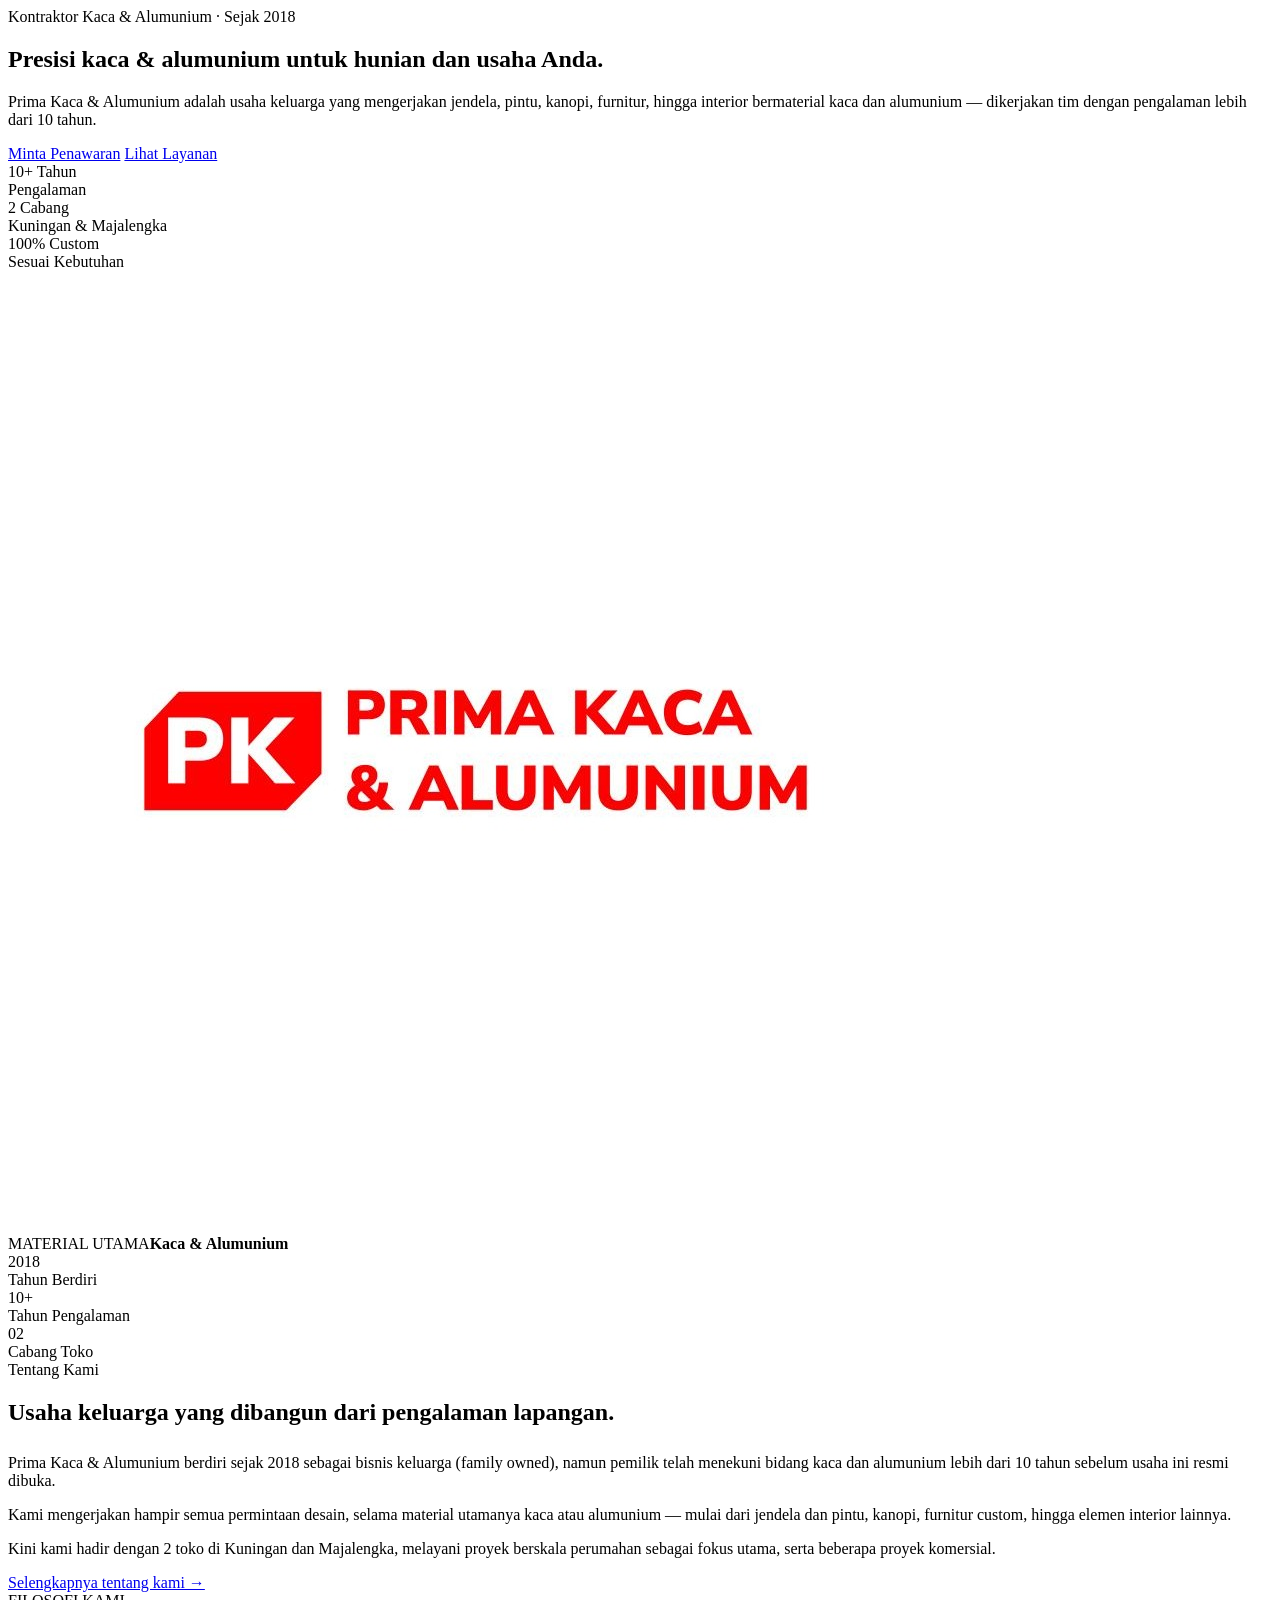
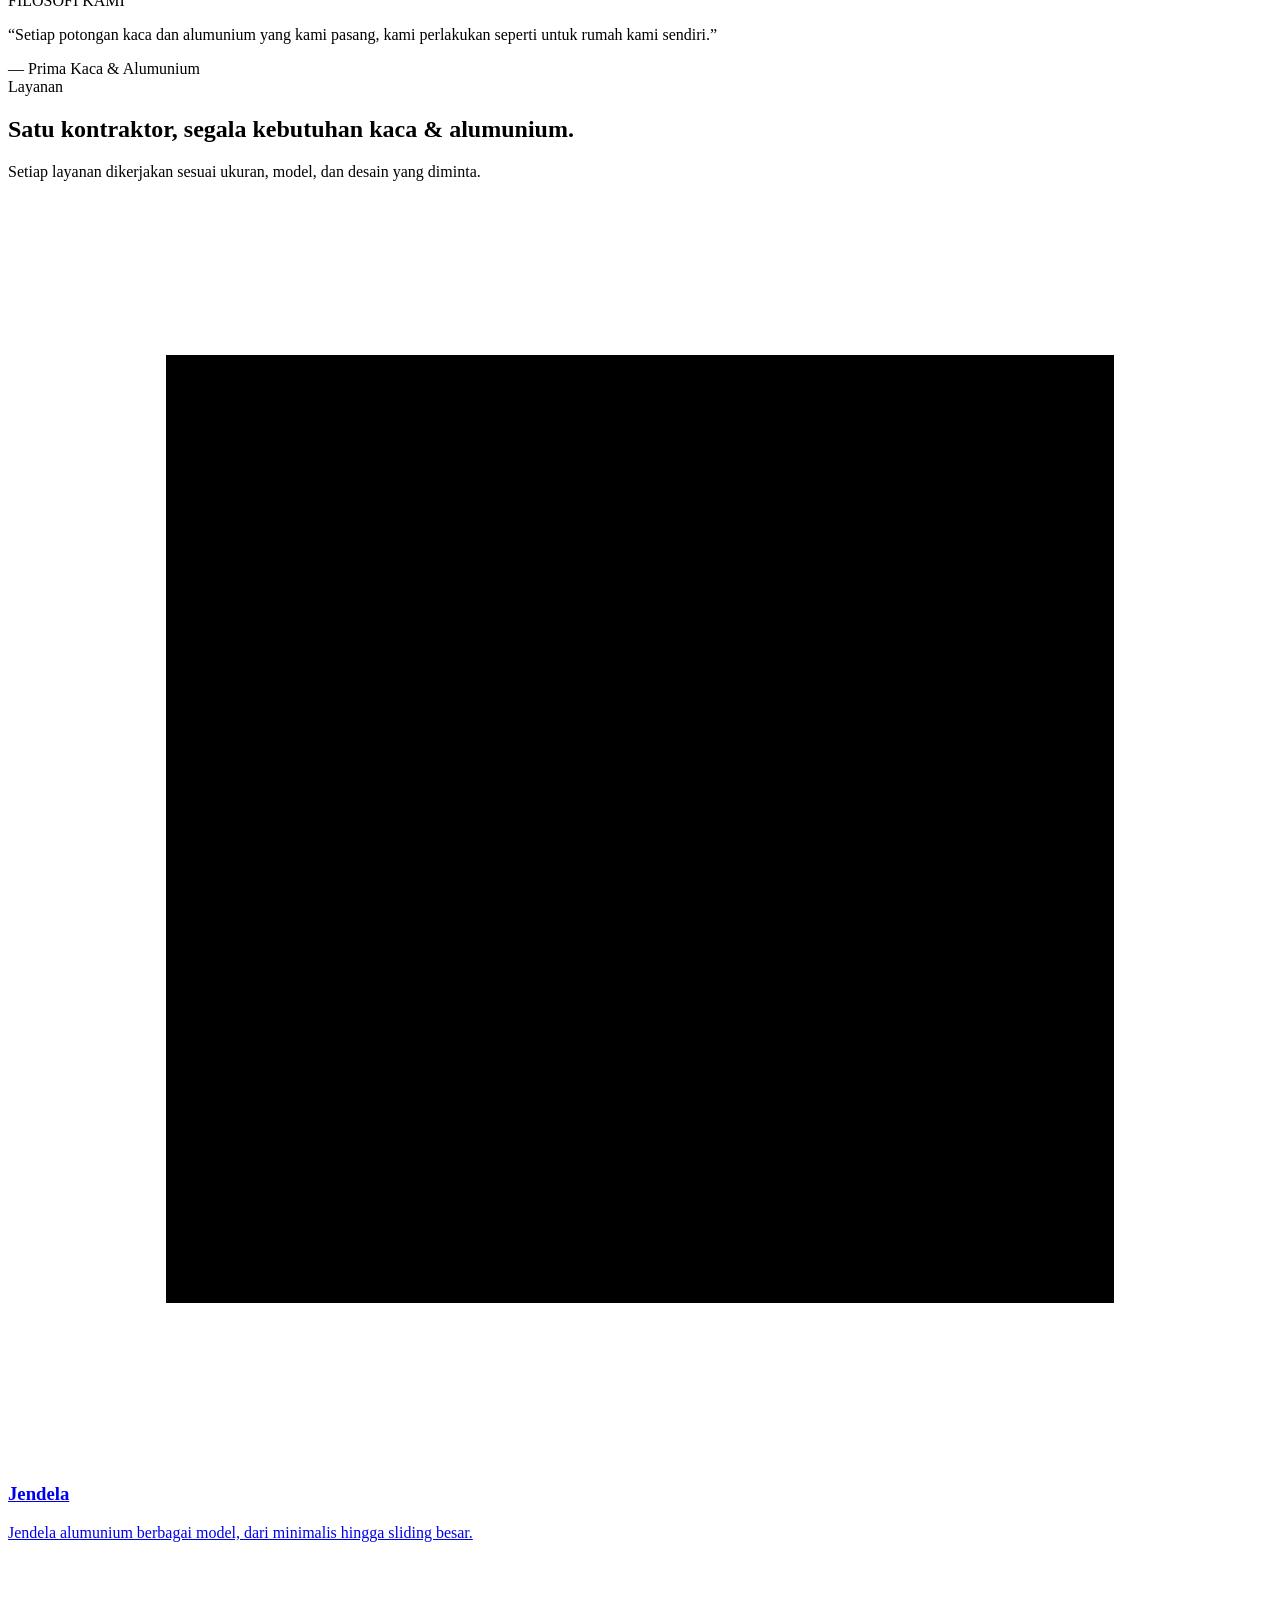
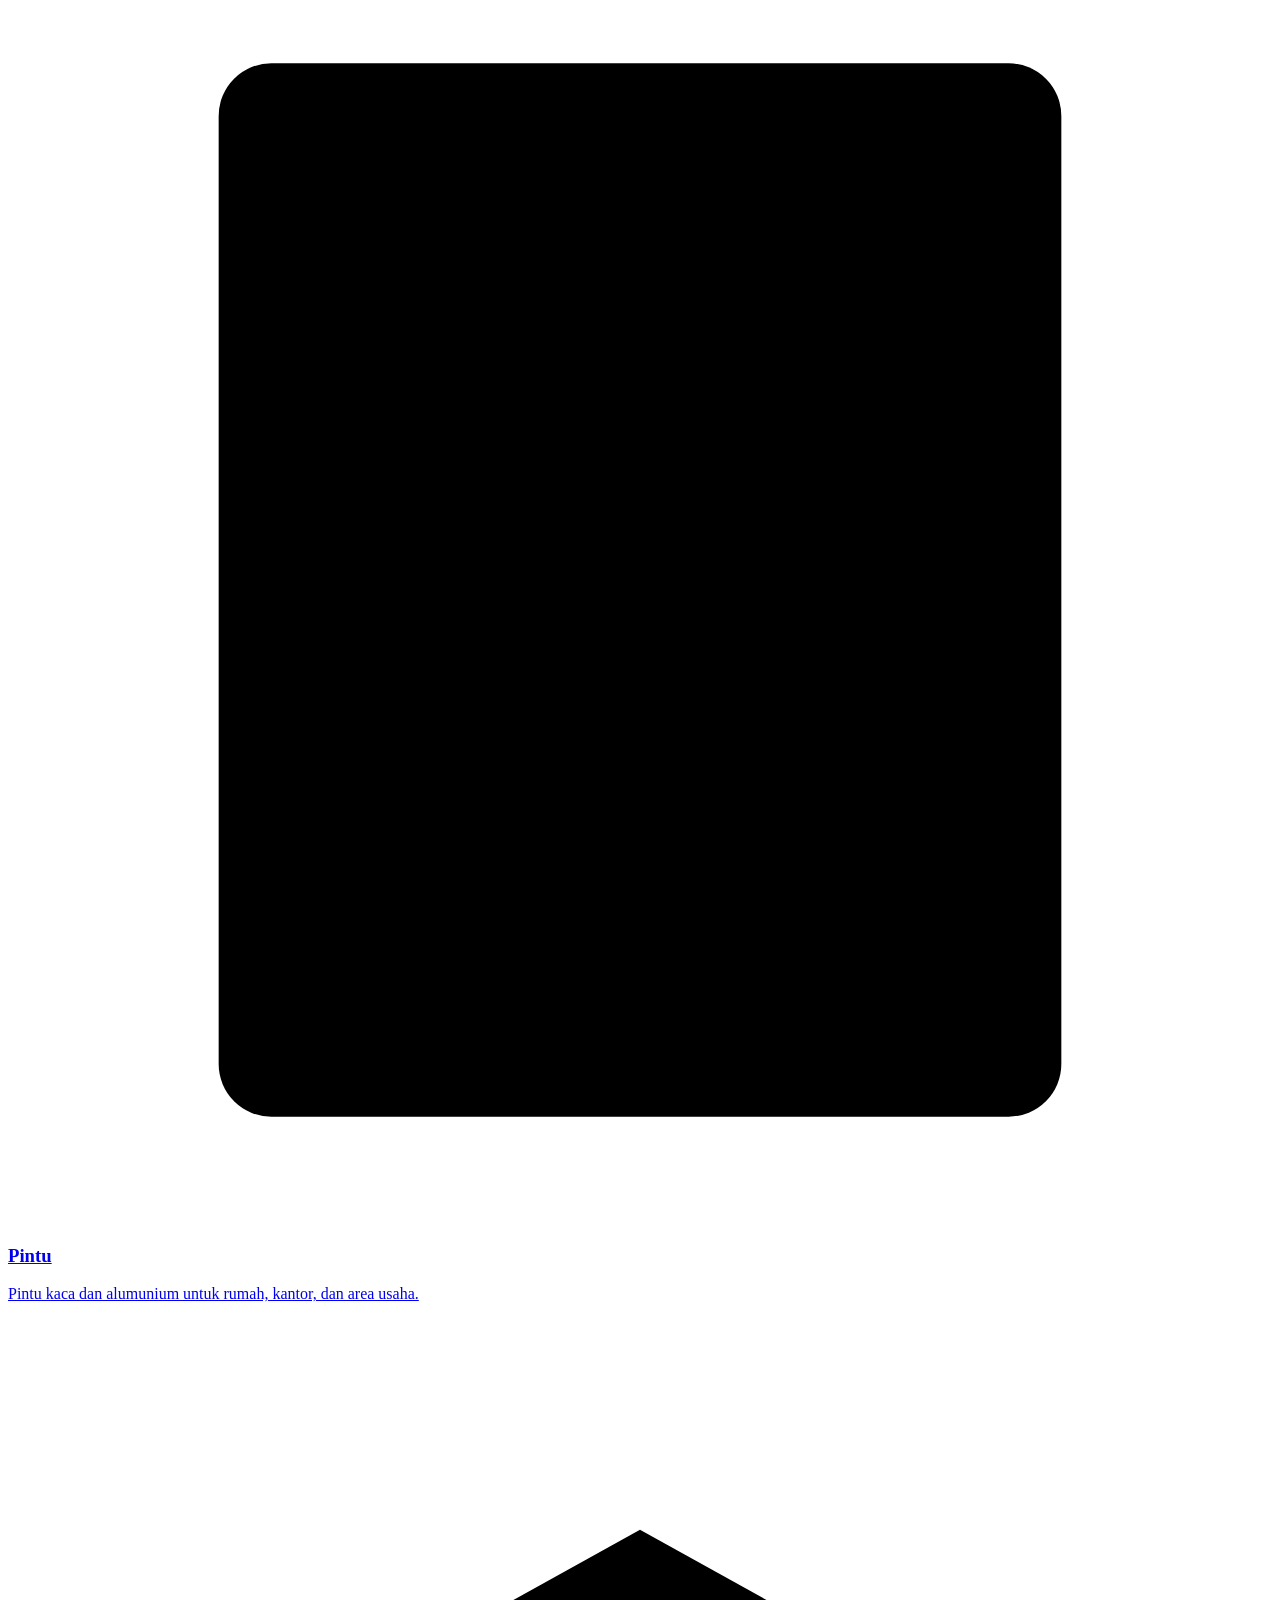
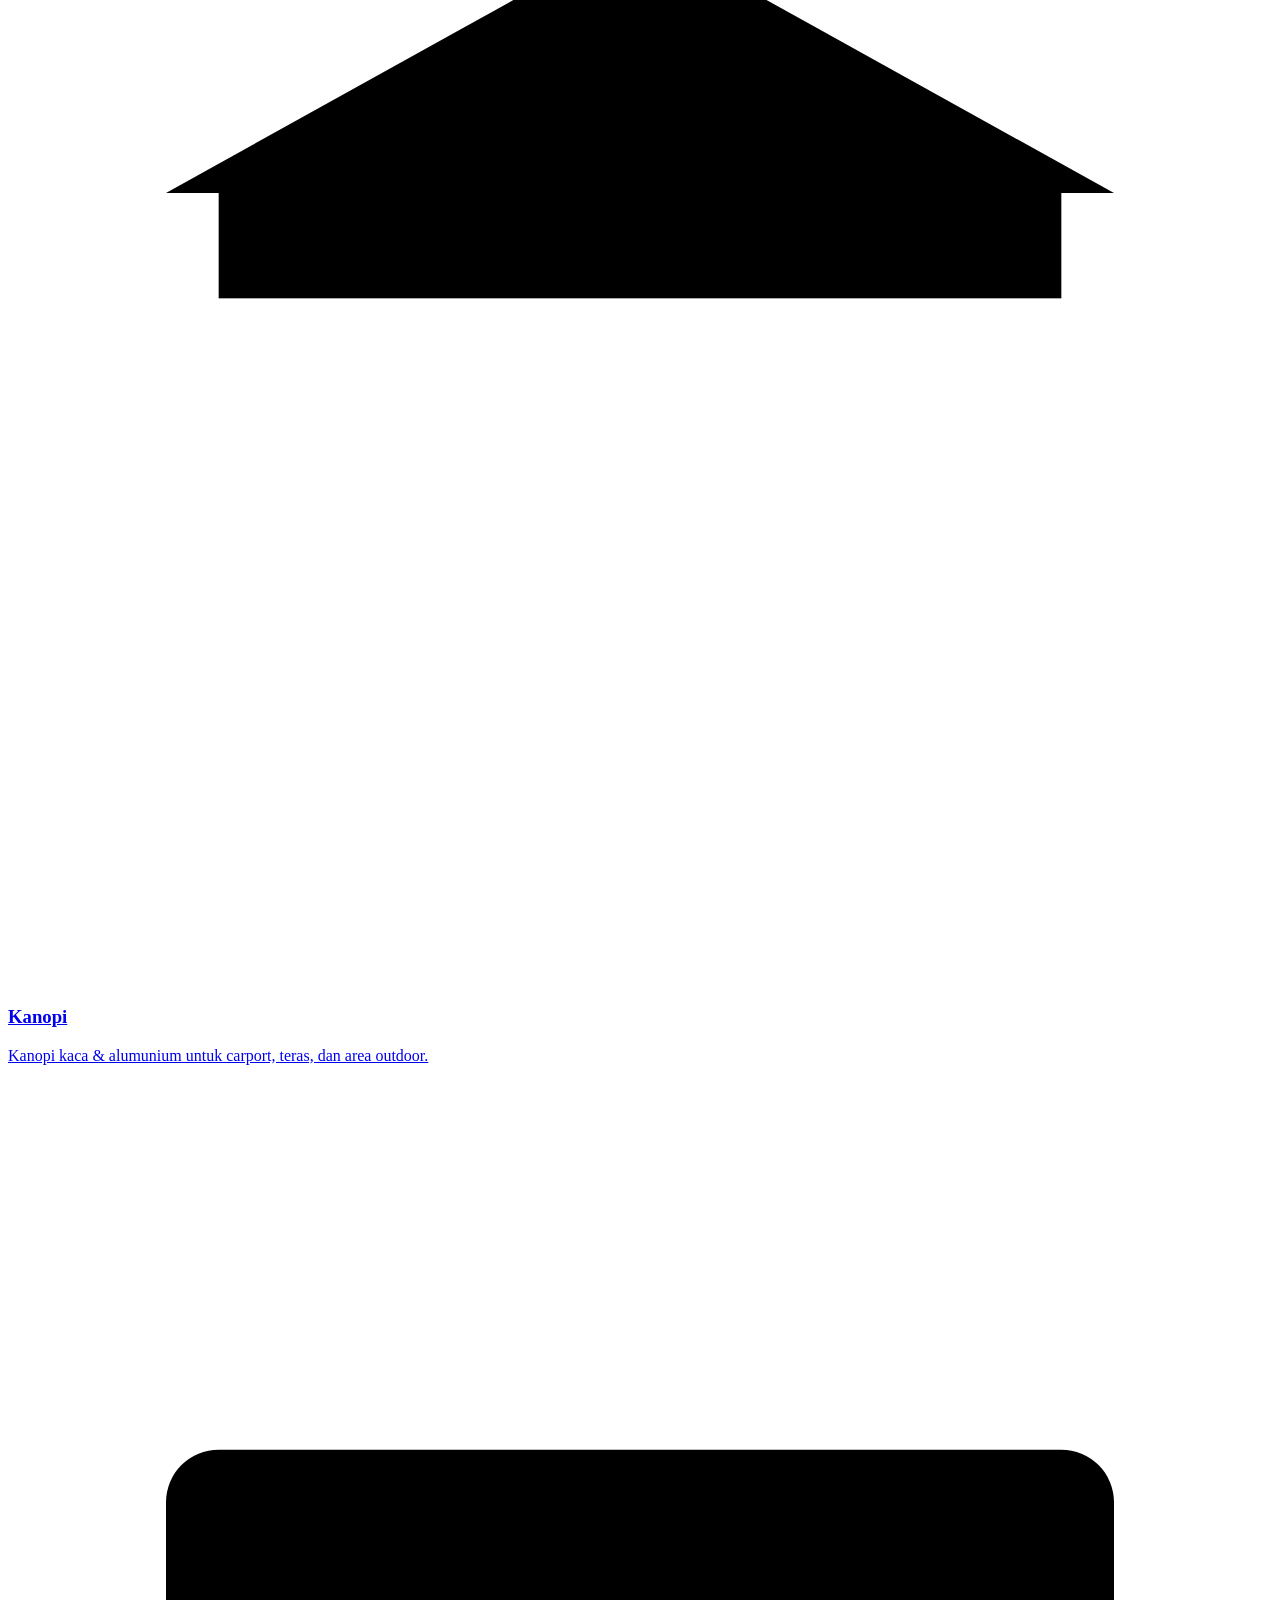
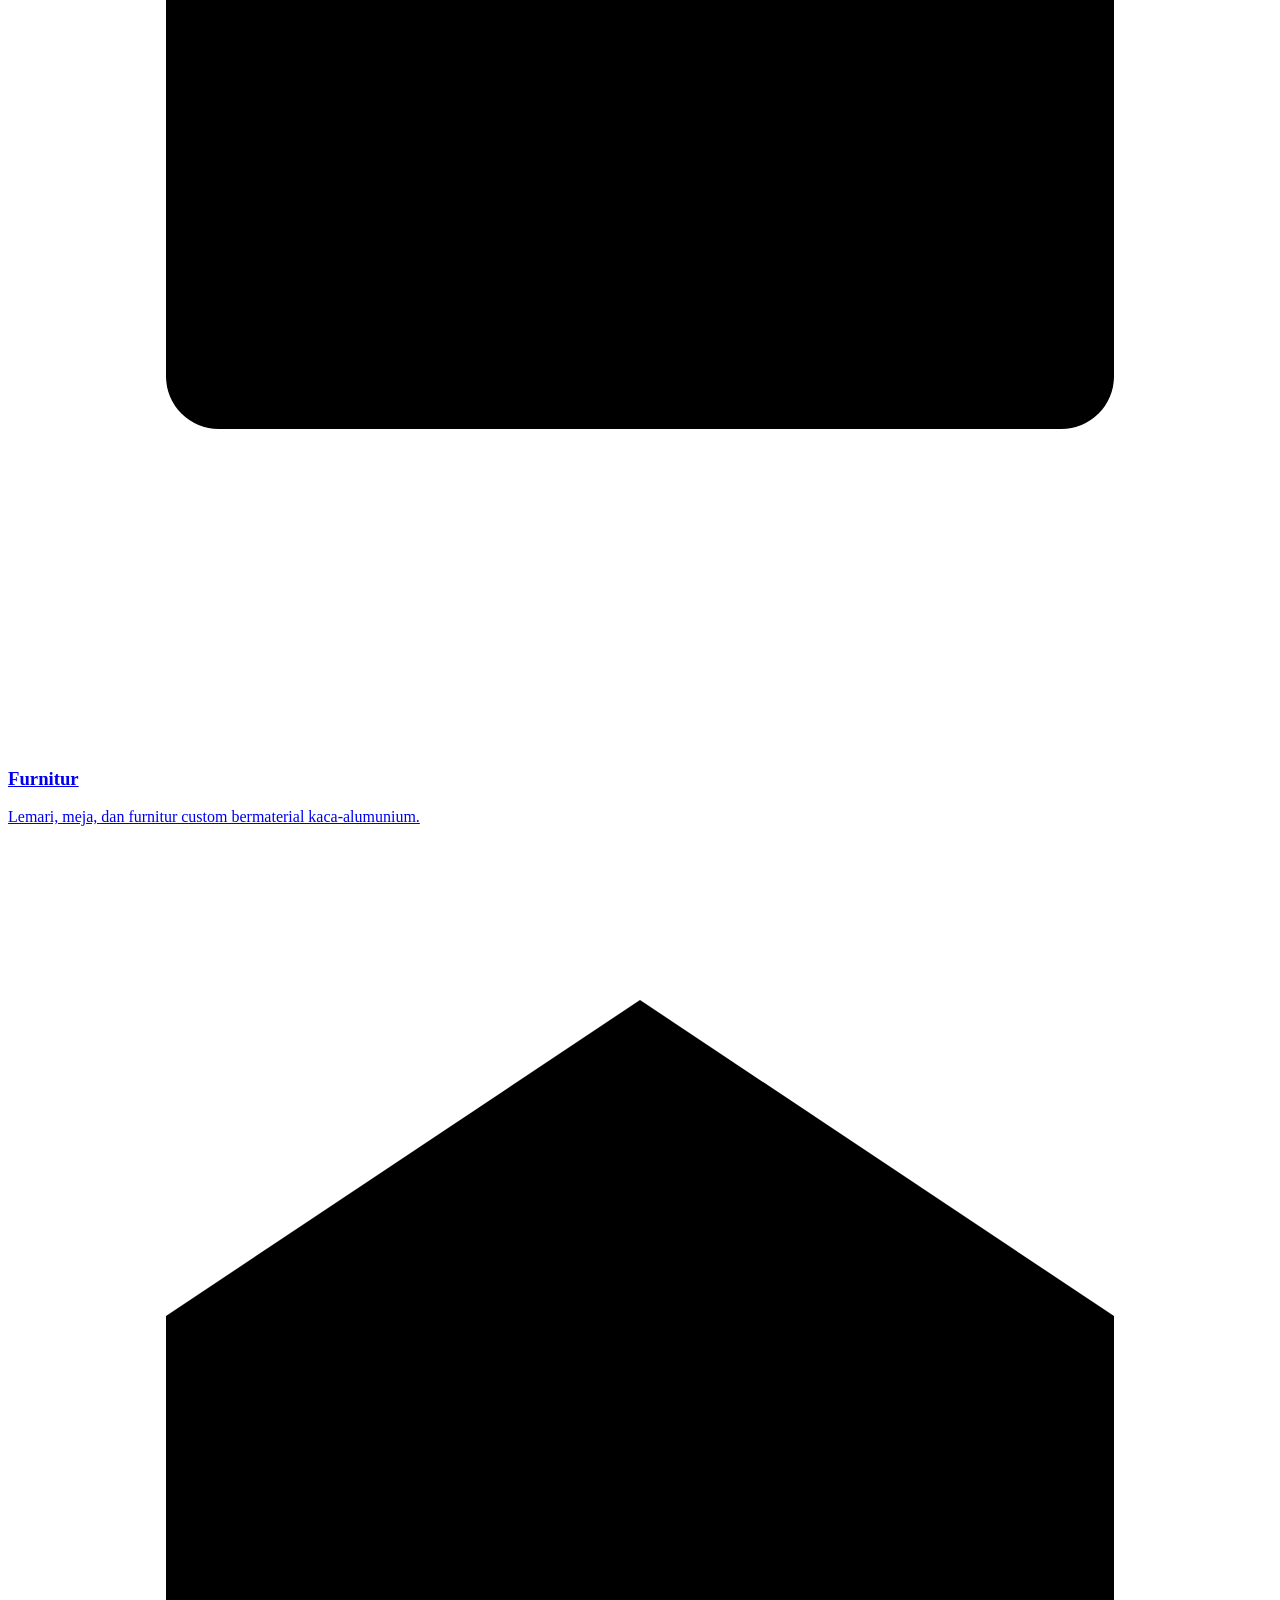
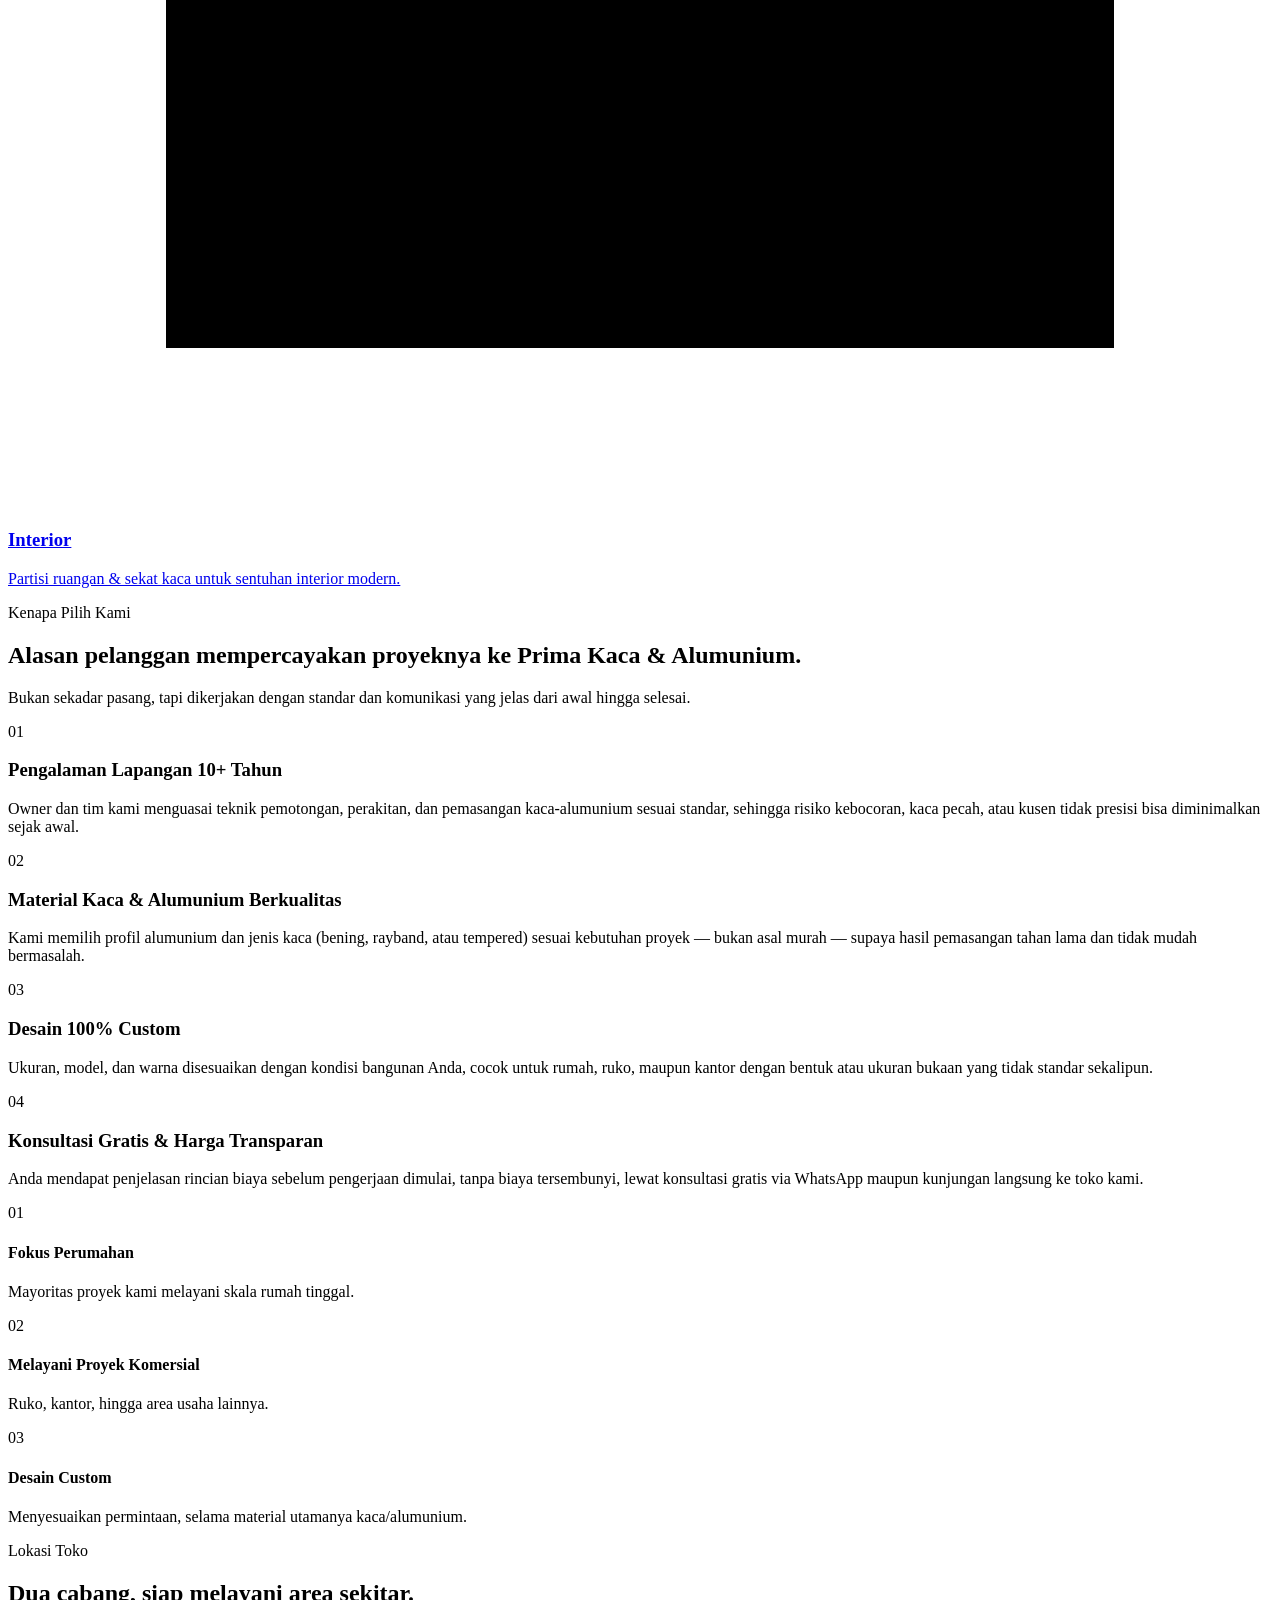
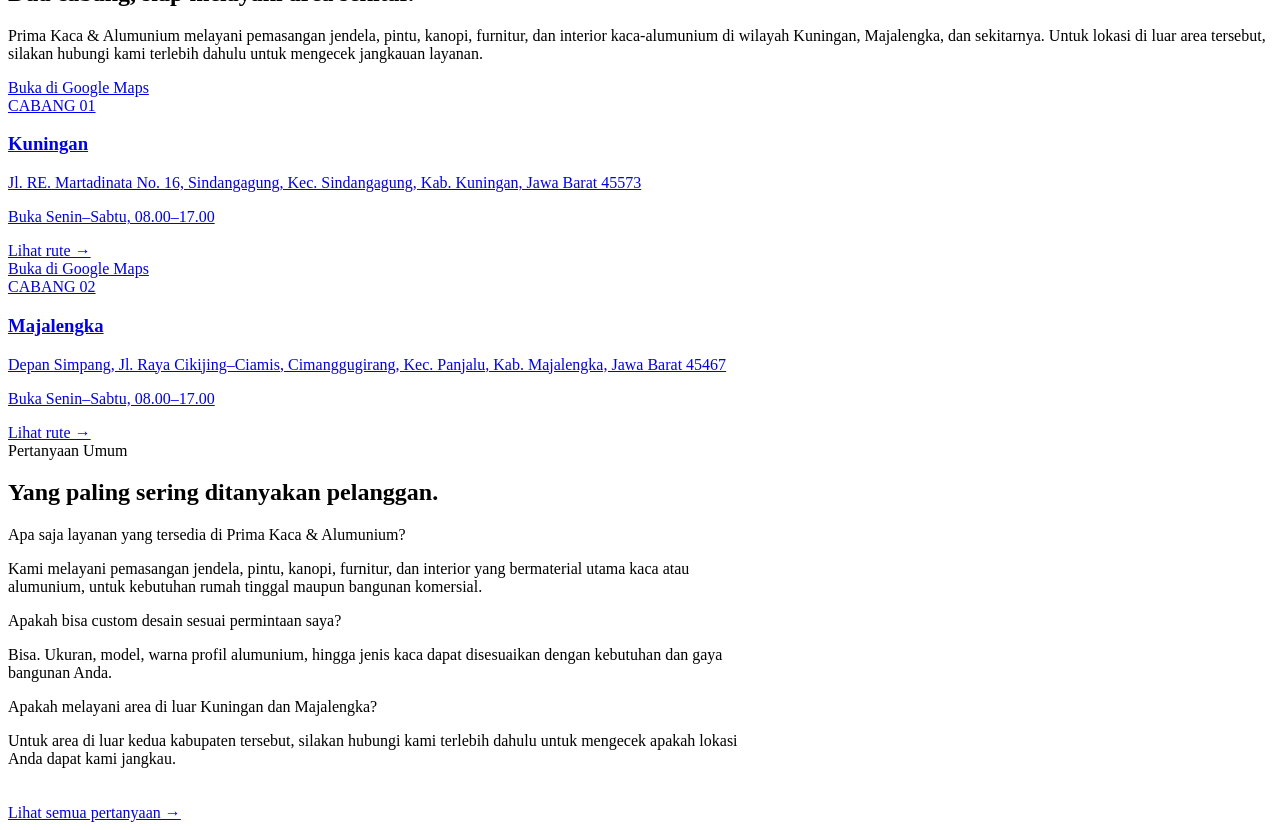
==== index.html @ 97ddc2be "Add files via upload" ====
<!DOCTYPE html>
<html lang="id">
<head>
  <meta charset="UTF-8">
  <meta name="viewport" content="width=device-width, initial-scale=1.0">
  <title>Prima Kaca & Alumunium — Kontraktor Kaca & Alumunium Terpercaya</title>
  <meta name="description" content="Prima Kaca & Alumunium: kontraktor kaca & alumunium sejak 2018 di Kuningan & Majalengka. Jasa jendela, pintu, kanopi, furnitur & interior custom.">
  <link rel="canonical" href="index.html">
  <link rel="preconnect" href="https://fonts.googleapis.com">
  <link href="https://fonts.googleapis.com/css2?family=Oswald:wght@500;600;700&family=Work+Sans:wght@400;500;600&family=IBM+Plex+Mono:wght@500;600&display=swap" rel="stylesheet">
  <link rel="stylesheet" href="styles.css">
  <!-- Data terstruktur (Schema.org) supaya Google mengenali profil bisnis & social link -->
  <script type="application/ld+json">
  {
    "@context": "https://schema.org",
    "@type": "HomeAndConstructionBusiness",
    "name": "Prima Kaca & Alumunium",
    "description": "Kontraktor kaca & alumunium untuk jendela, pintu, kanopi, furnitur, dan interior.",
    "image": "logo.jpg",
    "telephone": "+6282311114682",
    "sameAs": [
      "https://www.facebook.com/p/Prima-Kaca-Alumunium-Kuningan-100066578571090/",
      "https://www.instagram.com/arijuniar_primakaca/"
    ],
    "foundingDate": "2018"
  }
  </script>
</head>
<body>
<div id="header-placeholder"></div>

  <!-- ============ HERO ============ -->
  <section class="hero">
    <div class="wrap hero-grid">
      <div>
        <div class="eyebrow mono">Kontraktor Kaca &amp; Alumunium · Sejak 2018</div>
        <h1>Presisi kaca &amp; alumunium untuk <span>hunian dan usaha Anda.</span></h1>
        <p class="lead">Prima Kaca &amp; Alumunium adalah usaha keluarga yang mengerjakan jendela, pintu, kanopi, furnitur, hingga interior bermaterial kaca dan alumunium — dikerjakan tim dengan pengalaman lebih dari 10 tahun.</p>
        <div class="hero-actions">
          <a href="https://wa.me/6282311114682?text=Halo%20Prima%20Kaca%20%26%20Alumunium%2C%20saya%20ingin%20minta%20penawaran%20harga." class="btn btn-primary cut" target="_blank" rel="noopener noreferrer">Minta Penawaran</a>
          <a href="#layanan" class="btn btn-outline cut">Lihat Layanan</a>
        </div>
        <div class="hero-trust">
          <div><span class="mono">10+ Tahun</span><br>Pengalaman</div>
          <div><span class="mono">2 Cabang</span><br>Kuningan &amp; Majalengka</div>
          <div><span class="mono">100% Custom</span><br>Sesuai Kebutuhan</div>
        </div>
      </div>

      <!-- Komposisi visual panel kaca/alumunium bertumpuk, elemen khas brand -->
      <div class="hero-visual">
        <div class="panel panel-alu cut"></div>
        <div class="panel panel-glass cut"></div>
        <div class="panel panel-red cut-sm">
          <img src="logo.jpg" alt="">
        </div>
        <div class="panel-tag mono">MATERIAL UTAMA<b>Kaca &amp; Alumunium</b></div>
      </div>
    </div>
  </section>

  <!-- ============ STATS BAND ============ -->
  <div class="stats-band">
    <div class="wrap stats">
      <div class="stat"><div class="stat-num mono">2018</div><div class="stat-label">Tahun Berdiri</div></div>
      <div class="stat"><div class="stat-num mono">10+</div><div class="stat-label">Tahun Pengalaman</div></div>
      <div class="stat"><div class="stat-num mono">02</div><div class="stat-label">Cabang Toko</div></div>
    </div>
  </div>

  <!-- ============ TENTANG KAMI (ringkas) ============ -->
  <section class="section" id="tentang">
    <div class="wrap about-grid">
      <div>
        <div class="sec-head" style="margin-bottom:28px;">
          <div class="sec-eyebrow mono">Tentang Kami</div>
          <h2>Usaha keluarga yang dibangun dari pengalaman lapangan.</h2>
        </div>
        <p>Prima Kaca &amp; Alumunium berdiri sejak 2018 sebagai bisnis keluarga (family owned), namun pemilik telah menekuni bidang kaca dan alumunium lebih dari 10 tahun sebelum usaha ini resmi dibuka.</p>
        <p>Kami mengerjakan hampir semua permintaan desain, selama material utamanya kaca atau alumunium — mulai dari jendela dan pintu, kanopi, furnitur custom, hingga elemen interior lainnya.</p>
        <p>Kini kami hadir dengan 2 toko di Kuningan dan Majalengka, melayani proyek berskala perumahan sebagai fokus utama, serta beberapa proyek komersial.</p>
        <a href="tentang.html" class="loc-link mono">Selengkapnya tentang kami &rarr;</a>
      </div>
      <div class="about-callout cut">
        <span class="mono">FILOSOFI KAMI</span>
        <p>&ldquo;Setiap potongan kaca dan alumunium yang kami pasang, kami perlakukan seperti untuk rumah kami sendiri.&rdquo;</p>
        <div class="sign">— Prima Kaca &amp; Alumunium</div>
      </div>
    </div>
  </section>

  <!-- ============ LAYANAN ============ -->
  <section class="services" id="layanan">
    <div class="wrap section">
      <div class="sec-head">
        <div class="sec-eyebrow mono">Layanan</div>
        <h2>Satu kontraktor, segala kebutuhan kaca &amp; alumunium.</h2>
        <p>Setiap layanan dikerjakan sesuai ukuran, model, dan desain yang diminta.</p>
      </div>
      <div class="service-grid">
        <a class="service-card cut-sm" href="layanan-jendela.html">
          <div class="service-icon"><svg viewBox="0 0 24 24"><rect x="3" y="3" width="18" height="18"/><line x1="12" y1="3" x2="12" y2="21"/><line x1="3" y1="12" x2="21" y2="12"/></svg></div>
          <h3>Jendela</h3>
          <p>Jendela alumunium berbagai model, dari minimalis hingga sliding besar.</p>
        </a>
        <a class="service-card cut-sm" href="layanan-pintu.html">
          <div class="service-icon"><svg viewBox="0 0 24 24"><rect x="4" y="2" width="16" height="20" rx="1"/><circle cx="15" cy="12" r="0.8"/></svg></div>
          <h3>Pintu</h3>
          <p>Pintu kaca dan alumunium untuk rumah, kantor, dan area usaha.</p>
        </a>
        <a class="service-card cut-sm" href="layanan-kanopi.html">
          <div class="service-icon"><svg viewBox="0 0 24 24"><path d="M3 9L12 4l9 5"/><rect x="4" y="9" width="16" height="2"/><line x1="7" y1="11" x2="7" y2="20"/><line x1="17" y1="11" x2="17" y2="20"/></svg></div>
          <h3>Kanopi</h3>
          <p>Kanopi kaca &amp; alumunium untuk carport, teras, dan area outdoor.</p>
        </a>
        <a class="service-card cut-sm" href="layanan-furnitur-interior.html">
          <div class="service-icon"><svg viewBox="0 0 24 24"><rect x="3" y="7" width="18" height="11" rx="1"/><line x1="3" y1="12" x2="21" y2="12"/><line x1="8" y1="7" x2="8" y2="18"/></svg></div>
          <h3>Furnitur</h3>
          <p>Lemari, meja, dan furnitur custom bermaterial kaca-alumunium.</p>
        </a>
        <a class="service-card cut-sm" href="layanan-furnitur-interior.html">
          <div class="service-icon"><svg viewBox="0 0 24 24"><path d="M3 21V9l9-6 9 6v12"/><path d="M9 21V13h6v8"/></svg></div>
          <h3>Interior</h3>
          <p>Partisi ruangan &amp; sekat kaca untuk sentuhan interior modern.</p>
        </a>
      </div>
    </div>
  </section>

  <!-- ============ KENAPA PILIH KAMI ============ -->
  <section class="section" style="padding-top:0;">
    <div class="wrap">
      <div class="sec-head">
        <div class="sec-eyebrow mono">Kenapa Pilih Kami</div>
        <h2>Alasan pelanggan mempercayakan proyeknya ke Prima Kaca &amp; Alumunium.</h2>
        <p>Bukan sekadar pasang, tapi dikerjakan dengan standar dan komunikasi yang jelas dari awal hingga selesai.</p>
      </div>
      <div class="w1h-grid">
        <div class="w1h-card cut-sm">
          <span class="w1h-label mono">01</span>
          <h3>Pengalaman Lapangan 10+ Tahun</h3>
          <p>Owner dan tim kami menguasai teknik pemotongan, perakitan, dan pemasangan kaca-alumunium sesuai standar, sehingga risiko kebocoran, kaca pecah, atau kusen tidak presisi bisa diminimalkan sejak awal.</p>
        </div>
        <div class="w1h-card cut-sm">
          <span class="w1h-label mono">02</span>
          <h3>Material Kaca &amp; Alumunium Berkualitas</h3>
          <p>Kami memilih profil alumunium dan jenis kaca (bening, rayband, atau tempered) sesuai kebutuhan proyek — bukan asal murah — supaya hasil pemasangan tahan lama dan tidak mudah bermasalah.</p>
        </div>
        <div class="w1h-card cut-sm">
          <span class="w1h-label mono">03</span>
          <h3>Desain 100% Custom</h3>
          <p>Ukuran, model, dan warna disesuaikan dengan kondisi bangunan Anda, cocok untuk rumah, ruko, maupun kantor dengan bentuk atau ukuran bukaan yang tidak standar sekalipun.</p>
        </div>
        <div class="w1h-card cut-sm">
          <span class="w1h-label mono">04</span>
          <h3>Konsultasi Gratis &amp; Harga Transparan</h3>
          <p>Anda mendapat penjelasan rincian biaya sebelum pengerjaan dimulai, tanpa biaya tersembunyi, lewat konsultasi gratis via WhatsApp maupun kunjungan langsung ke toko kami.</p>
        </div>
      </div>
    </div>
  </section>

  <!-- ============ SEGMEN PASAR ============ -->
  <section class="section market-section">
    <div class="wrap market">
      <div class="market-item">
        <div class="market-num mono">01</div>
        <div class="market-text">
          <h4>Fokus Perumahan</h4>
          <p>Mayoritas proyek kami melayani skala rumah tinggal.</p>
        </div>
      </div>
      <div class="market-div"></div>
      <div class="market-item">
        <div class="market-num mono">02</div>
        <div class="market-text">
          <h4>Melayani Proyek Komersial</h4>
          <p>Ruko, kantor, hingga area usaha lainnya.</p>
        </div>
      </div>
      <div class="market-div"></div>
      <div class="market-item">
        <div class="market-num mono">03</div>
        <div class="market-text">
          <h4>Desain Custom</h4>
          <p>Menyesuaikan permintaan, selama material utamanya kaca/alumunium.</p>
        </div>
      </div>
    </div>
  </section>

  <!-- ============ LOKASI ============ -->
  <section class="section loc-section" id="lokasi">
    <div class="wrap">
      <div class="sec-head">
        <div class="sec-eyebrow mono">Lokasi Toko</div>
        <h2>Dua cabang, siap melayani area sekitar.</h2>
        <p>Prima Kaca &amp; Alumunium melayani pemasangan jendela, pintu, kanopi, furnitur, dan interior kaca-alumunium di wilayah Kuningan, Majalengka, dan sekitarnya. Untuk lokasi di luar area tersebut, silakan hubungi kami terlebih dahulu untuk mengecek jangkauan layanan.</p>
      </div>
      <div class="loc-grid">
        <!-- Seluruh kartu jadi link ke Google Maps, dibuka di tab baru -->
        <a class="loc-card cut" href="https://maps.app.goo.gl/Yko8QU3D6EzZh3hf6" target="_blank" rel="noopener noreferrer">
          <div class="loc-map">
            <span class="loc-map-label mono">Buka di Google Maps</span>
          </div>
          <div class="loc-body">
            <span class="mono">CABANG 01</span>
            <h3>Kuningan</h3>
            <p>Jl. RE. Martadinata No. 16, Sindangagung, Kec. Sindangagung, Kab. Kuningan, Jawa Barat 45573</p>
            <p>Buka Senin–Sabtu, 08.00–17.00</p>
            <span class="loc-link mono">Lihat rute &rarr;</span>
          </div>
        </a>
        <a class="loc-card cut" href="https://maps.app.goo.gl/7x1ctTKZk57NxCUw6" target="_blank" rel="noopener noreferrer">
          <div class="loc-map">
            <span class="loc-map-label mono">Buka di Google Maps</span>
          </div>
          <div class="loc-body">
            <span class="mono">CABANG 02</span>
            <h3>Majalengka</h3>
            <p>Depan Simpang, Jl. Raya Cikijing–Ciamis, Cimanggugirang, Kec. Panjalu, Kab. Majalengka, Jawa Barat 45467</p>
            <p>Buka Senin–Sabtu, 08.00–17.00</p>
            <span class="loc-link mono">Lihat rute &rarr;</span>
          </div>
        </a>
      </div>
    </div>
  </section>

  <!-- ============ MINI FAQ ============ -->
  <section class="section" style="padding-top:0;">
    <div class="wrap">
      <div class="sec-head">
        <div class="sec-eyebrow mono">Pertanyaan Umum</div>
        <h2>Yang paling sering ditanyakan pelanggan.</h2>
      </div>
      <div class="faq-list" style="max-width:760px;">
        <div class="faq-item is-open">
          <div class="faq-question" style="cursor:default;">
            <span>Apa saja layanan yang tersedia di Prima Kaca &amp; Alumunium?</span>
          </div>
          <div class="faq-answer" style="max-height:none;">
            <p>Kami melayani pemasangan jendela, pintu, kanopi, furnitur, dan interior yang bermaterial utama kaca atau alumunium, untuk kebutuhan rumah tinggal maupun bangunan komersial.</p>
          </div>
        </div>
        <div class="faq-item is-open">
          <div class="faq-question" style="cursor:default;">
            <span>Apakah bisa custom desain sesuai permintaan saya?</span>
          </div>
          <div class="faq-answer" style="max-height:none;">
            <p>Bisa. Ukuran, model, warna profil alumunium, hingga jenis kaca dapat disesuaikan dengan kebutuhan dan gaya bangunan Anda.</p>
          </div>
        </div>
        <div class="faq-item is-open">
          <div class="faq-question" style="cursor:default;">
            <span>Apakah melayani area di luar Kuningan dan Majalengka?</span>
          </div>
          <div class="faq-answer" style="max-height:none;">
            <p>Untuk area di luar kedua kabupaten tersebut, silakan hubungi kami terlebih dahulu untuk mengecek apakah lokasi Anda dapat kami jangkau.</p>
          </div>
        </div>
      </div>
      <a href="faq.html" class="loc-link mono" style="display:inline-block; margin-top:20px;">Lihat semua pertanyaan &rarr;</a>
    </div>
  </section>

<div id="footer-placeholder"></div>
<script src="js/header.js"></script>
<script src="js/footer.js"></script>
<script src="js/script.js"></script>
</body>
</html>
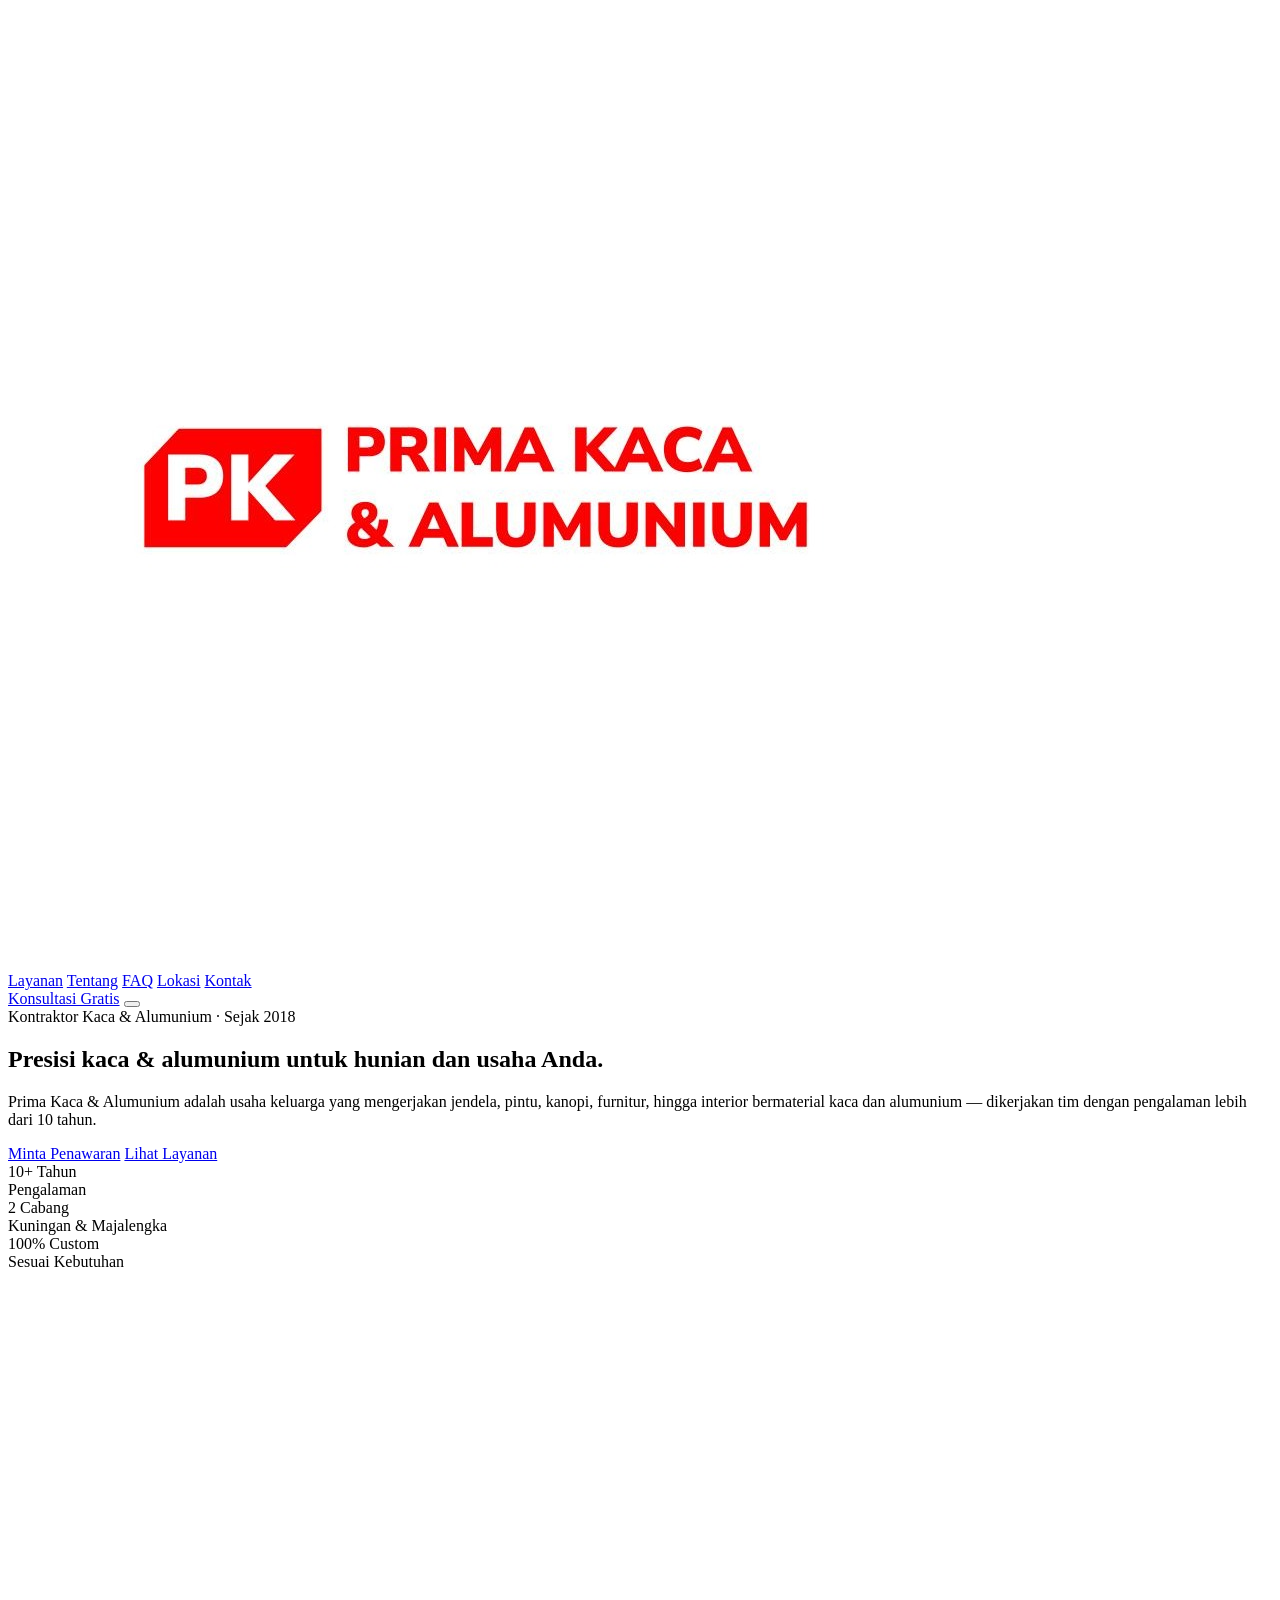
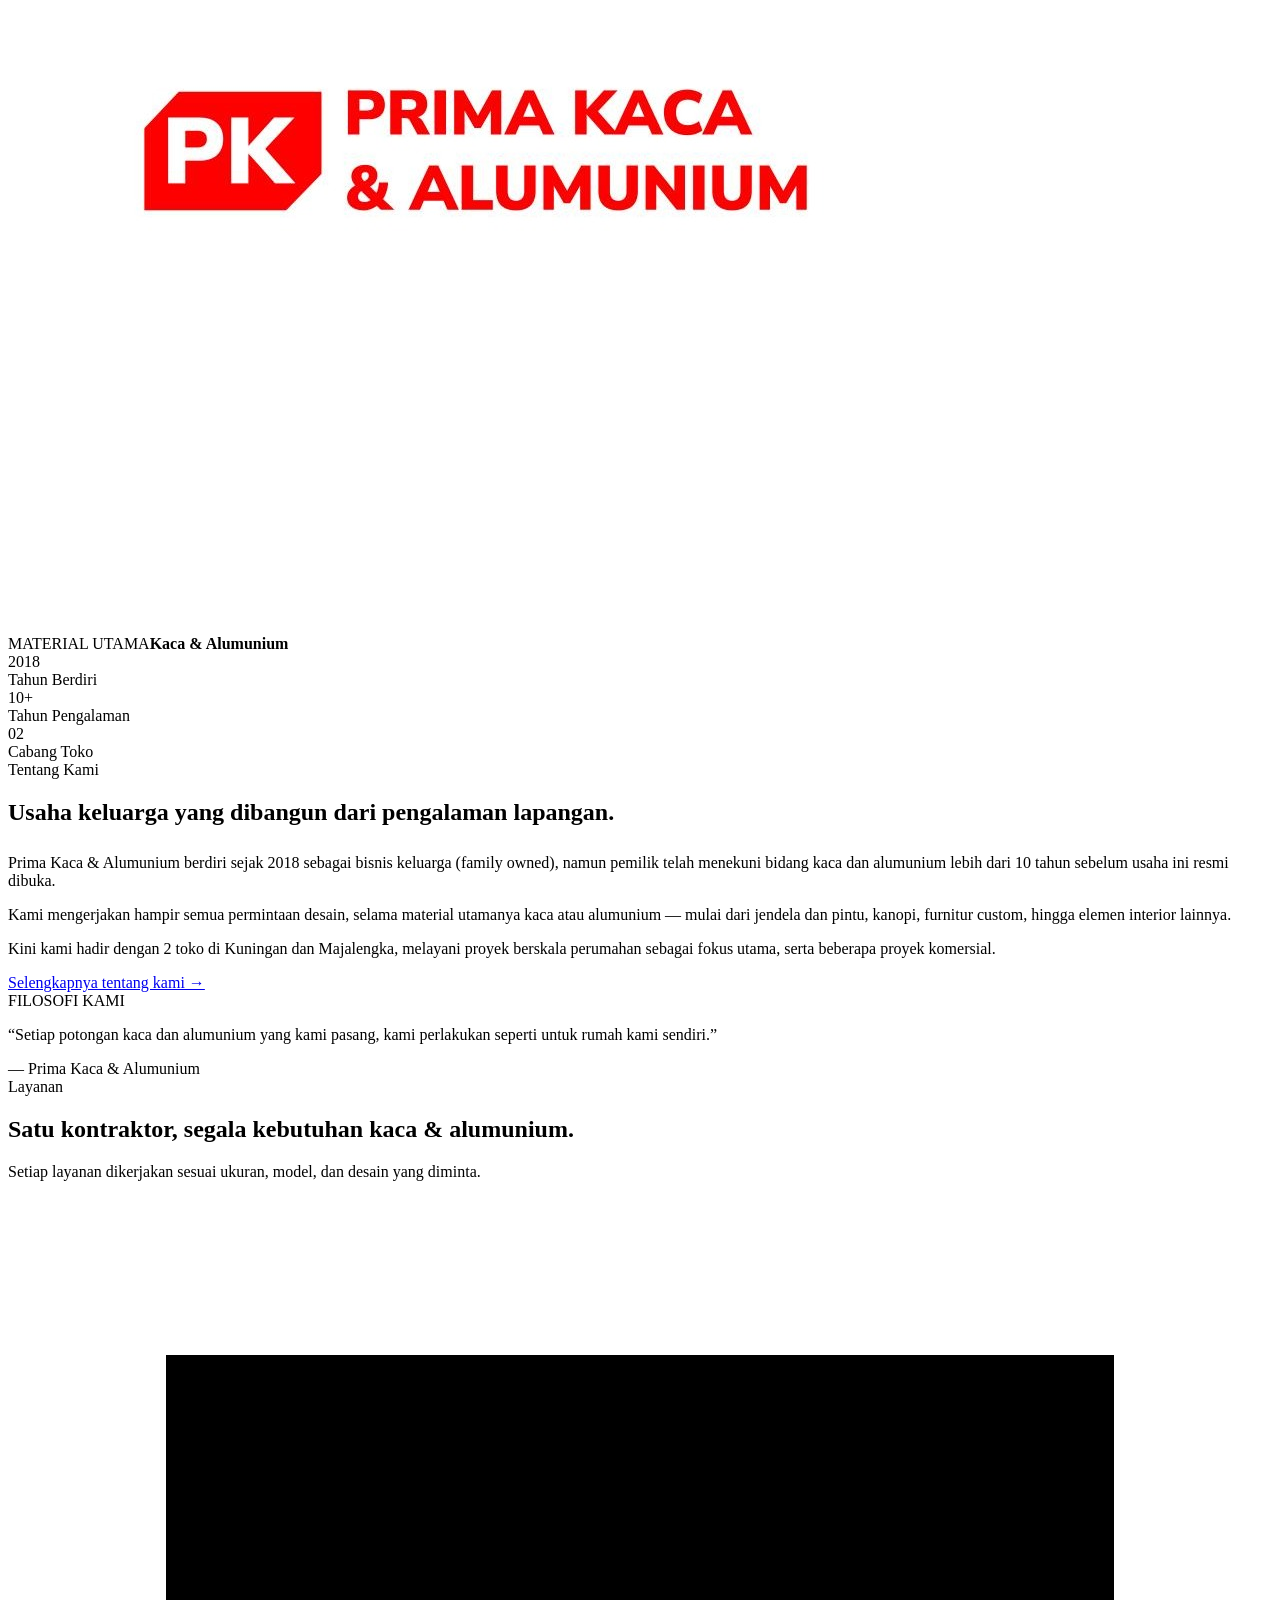
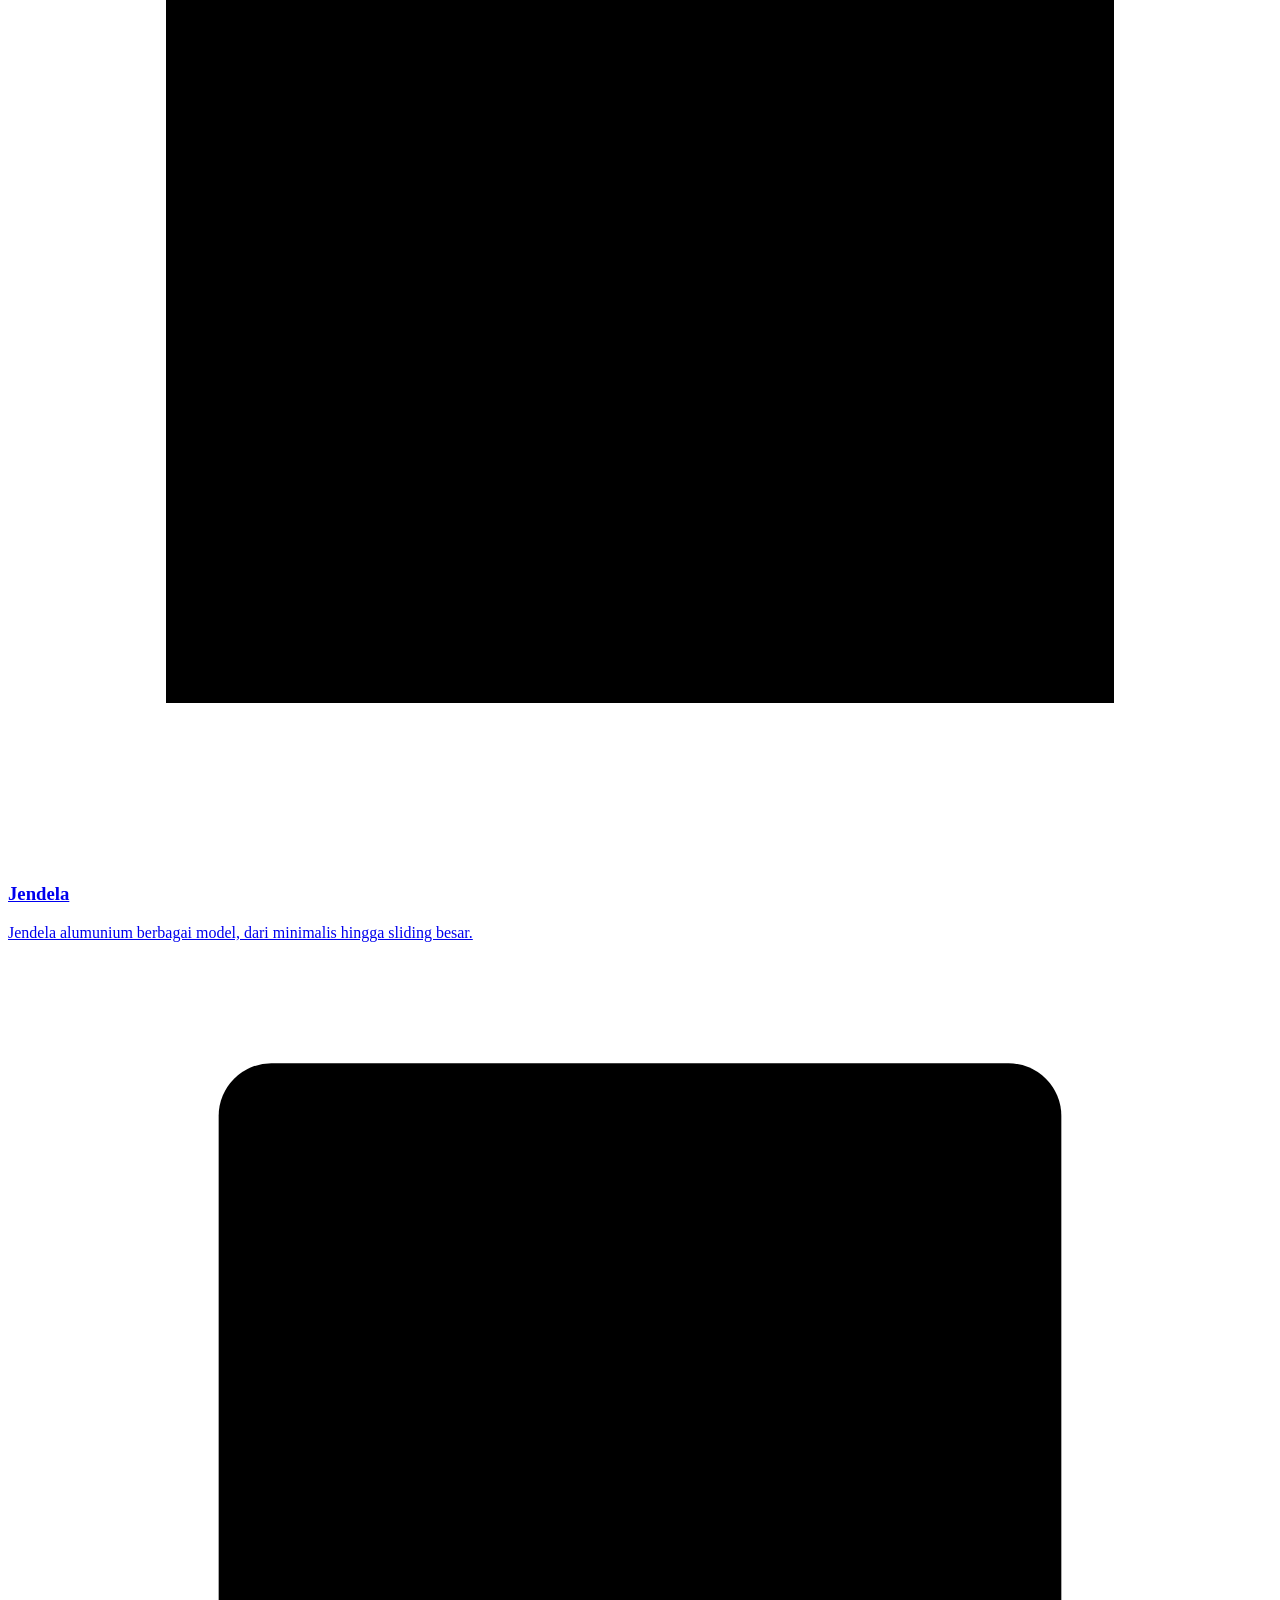
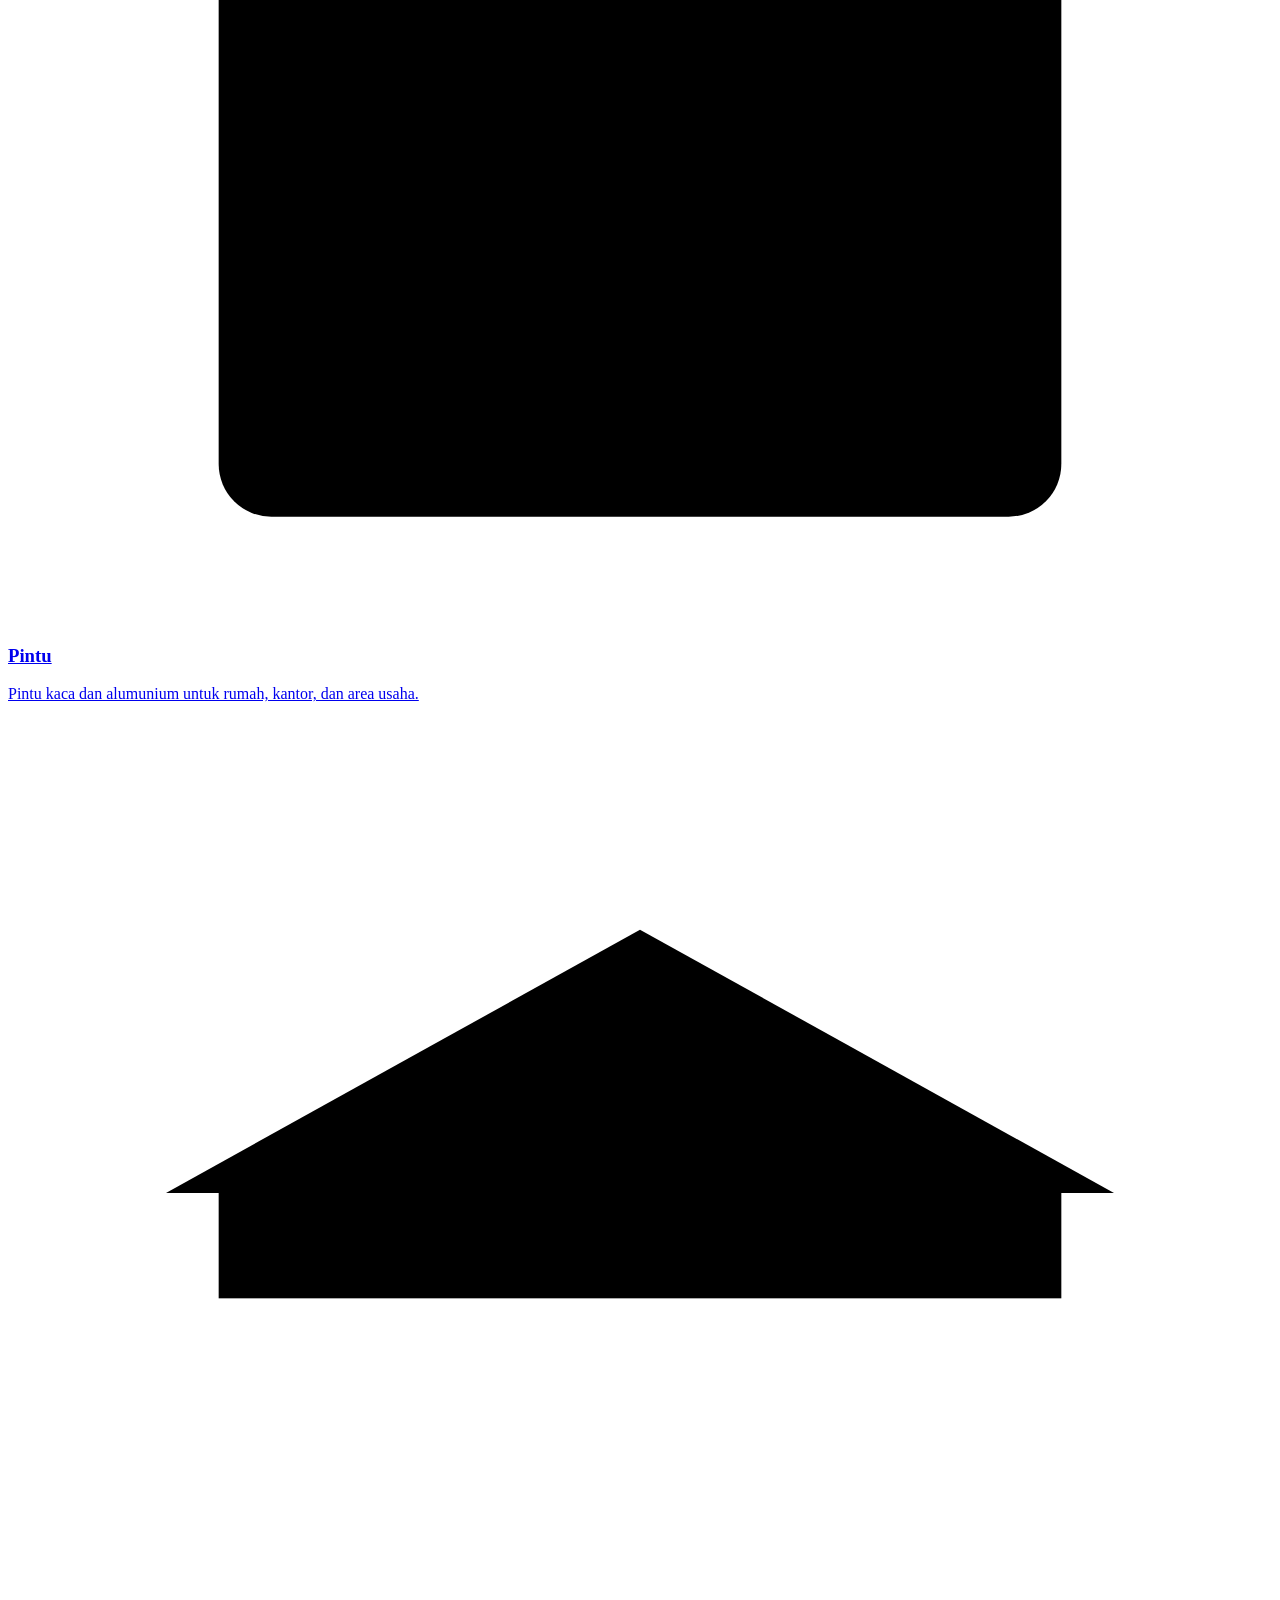
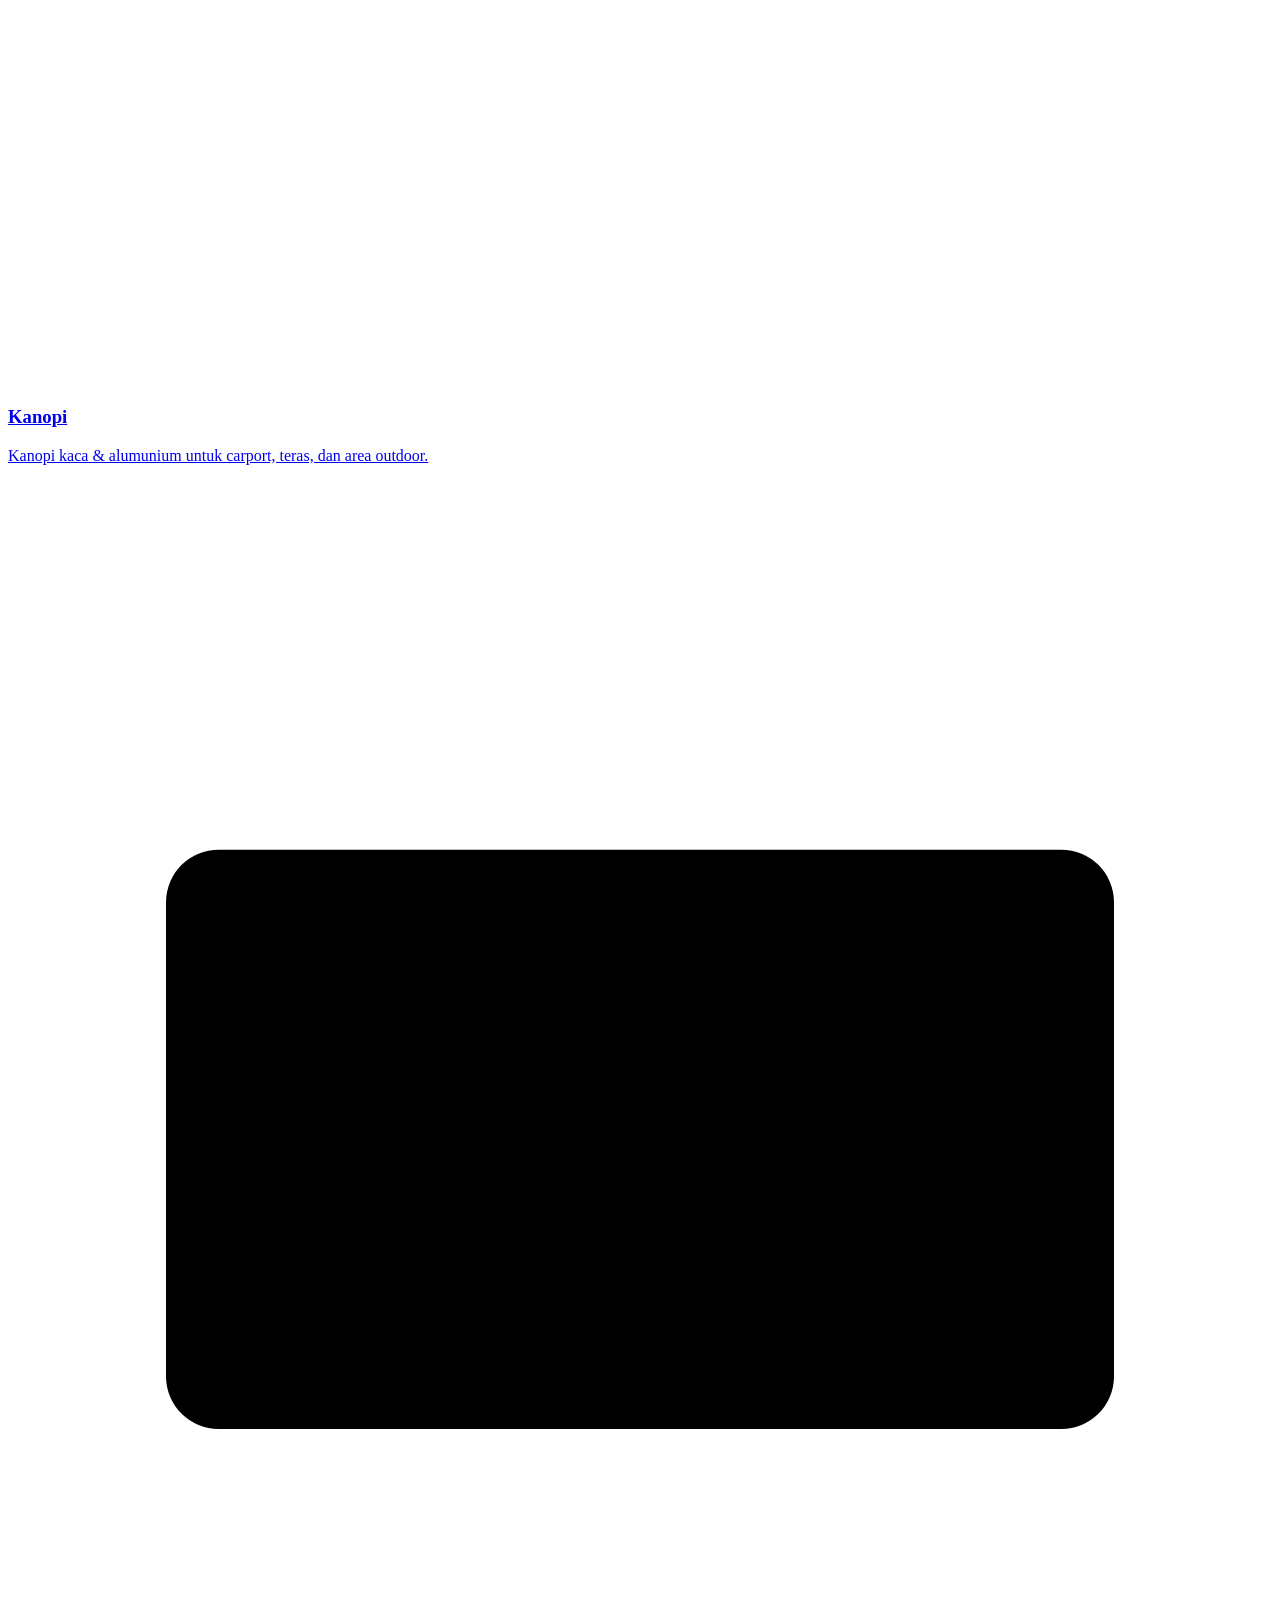
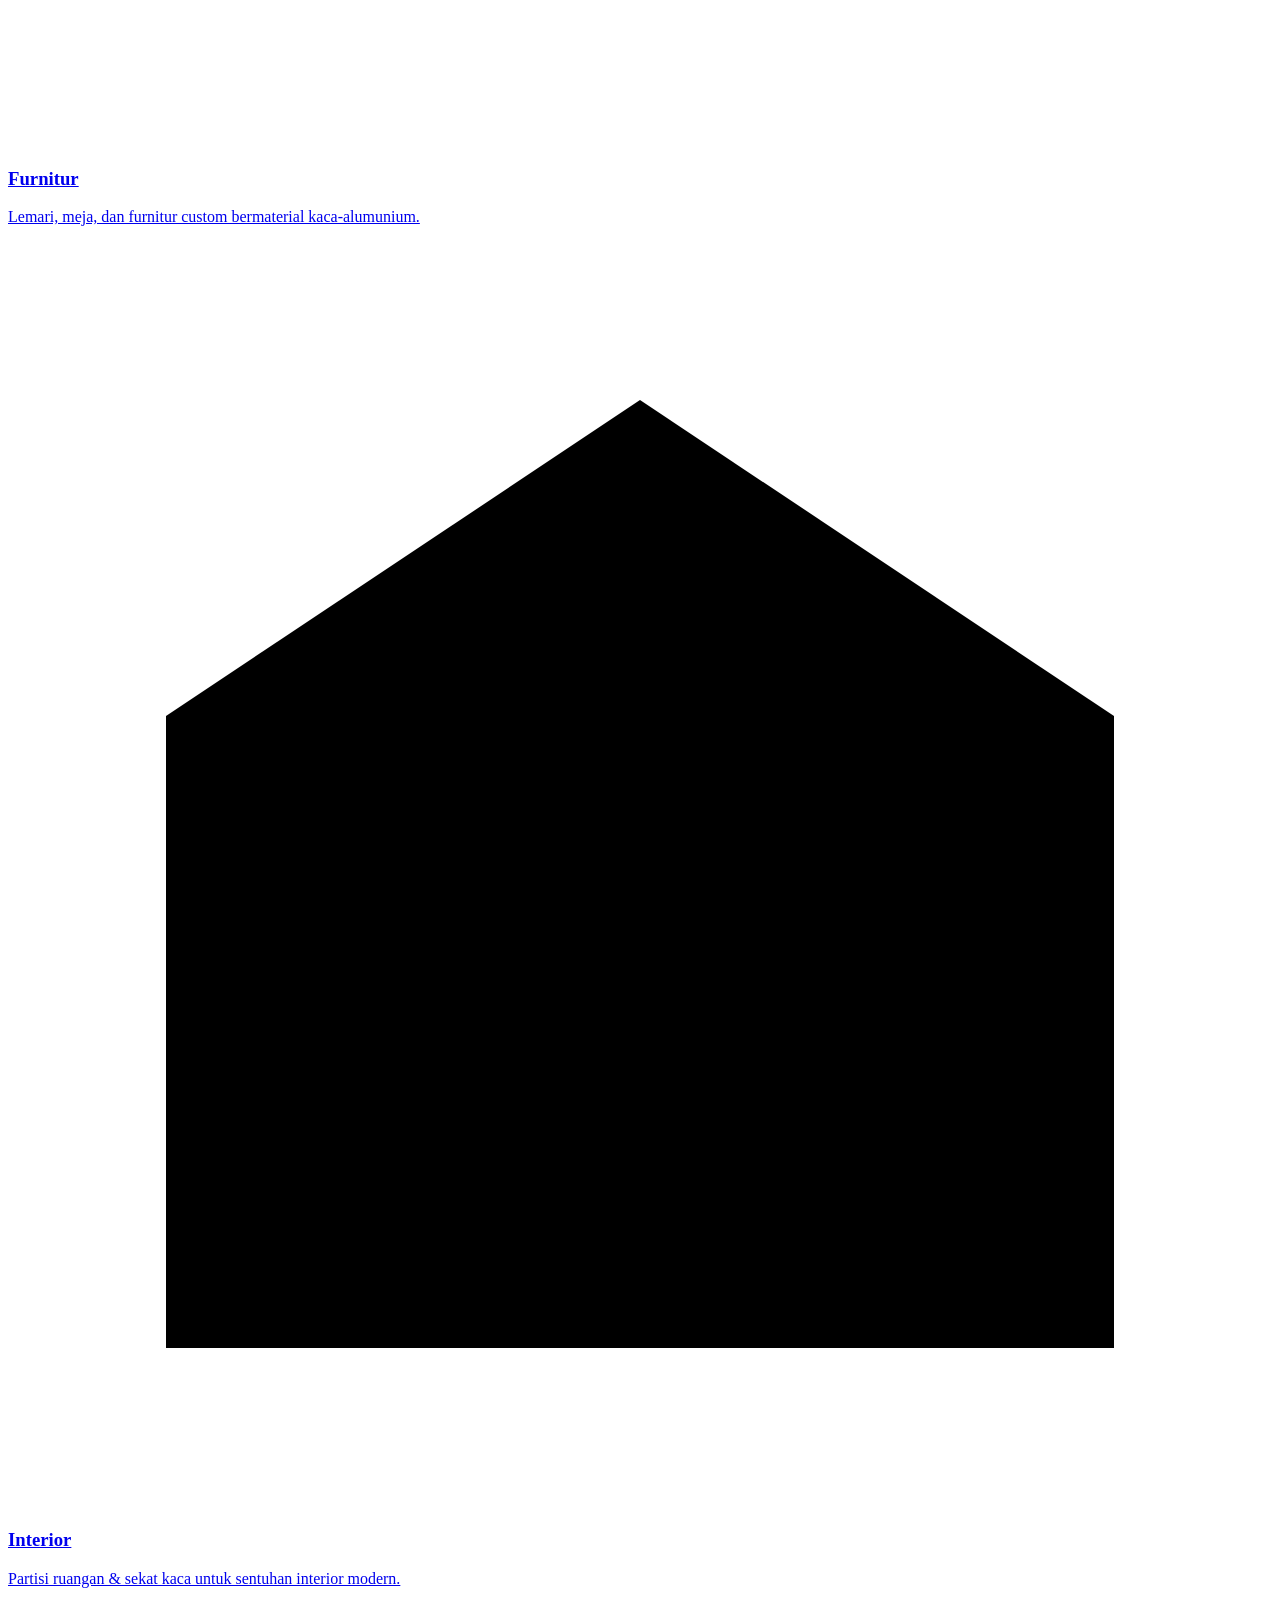
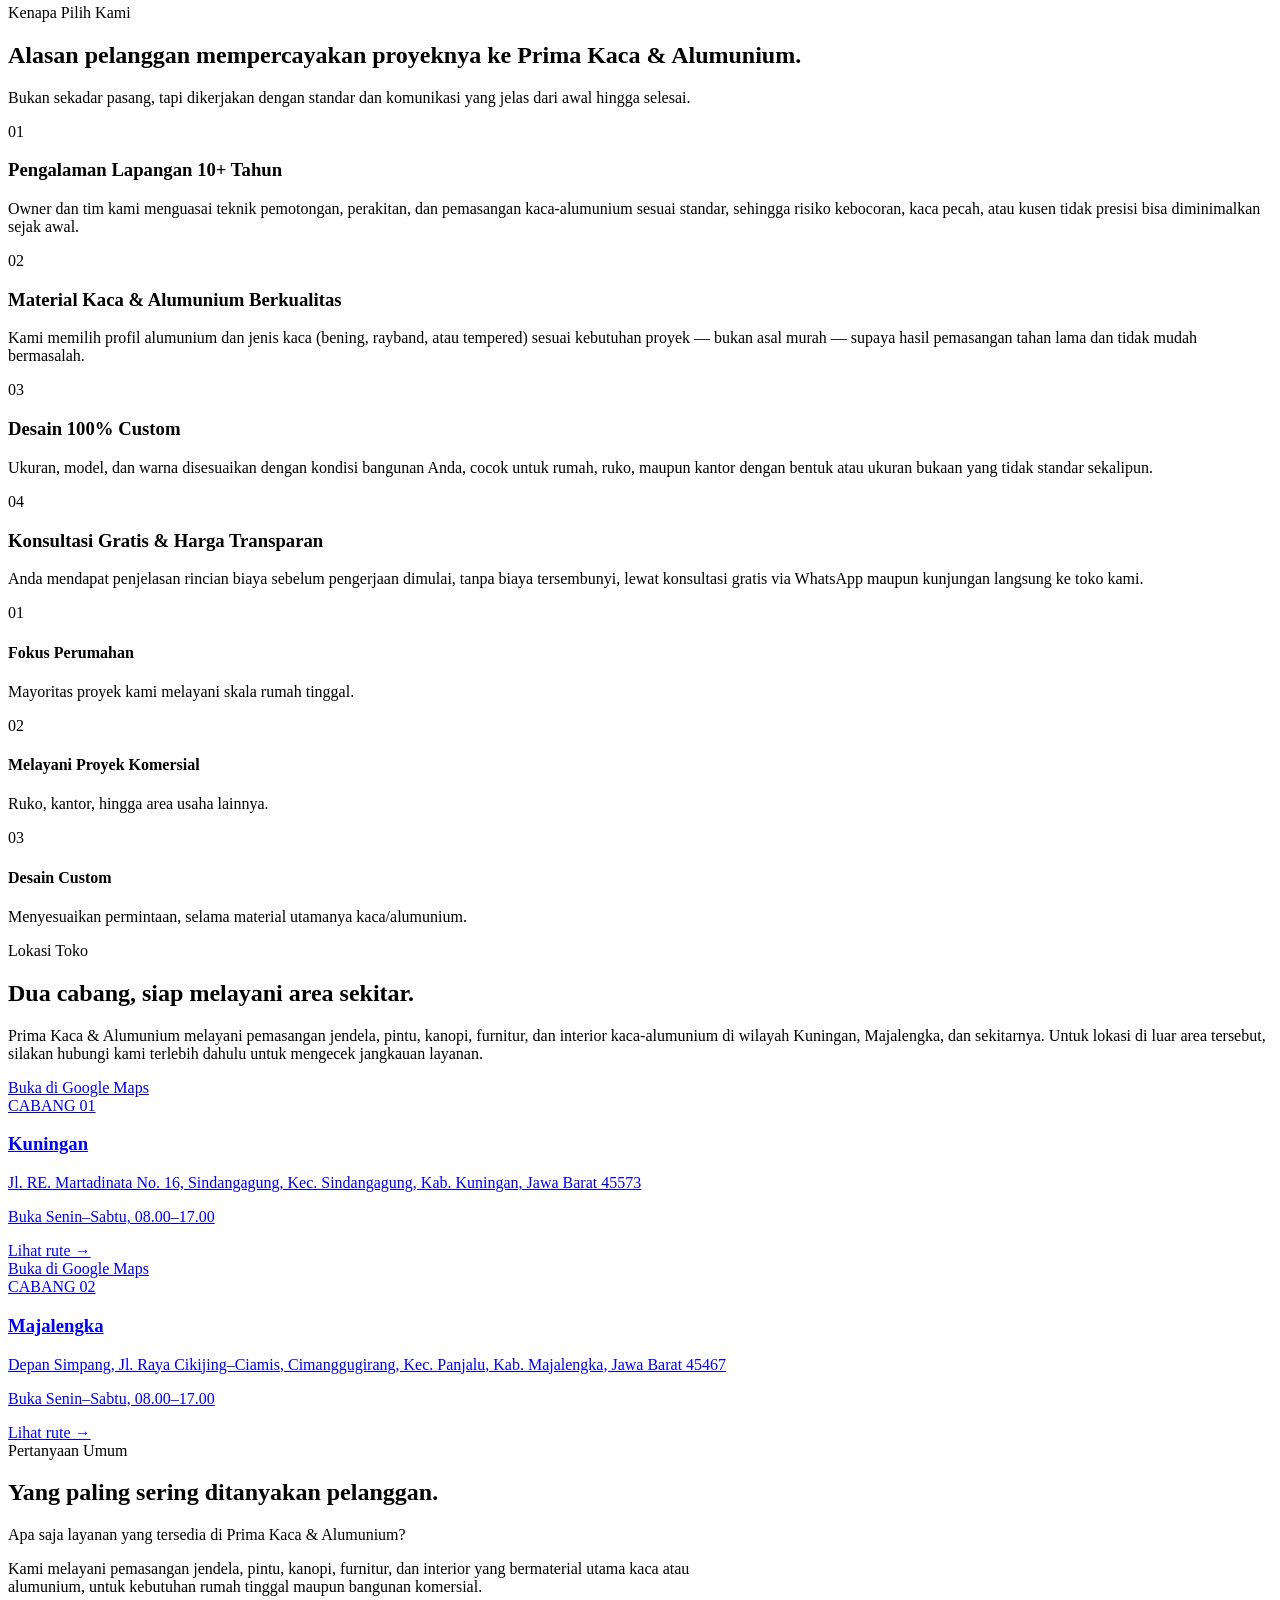
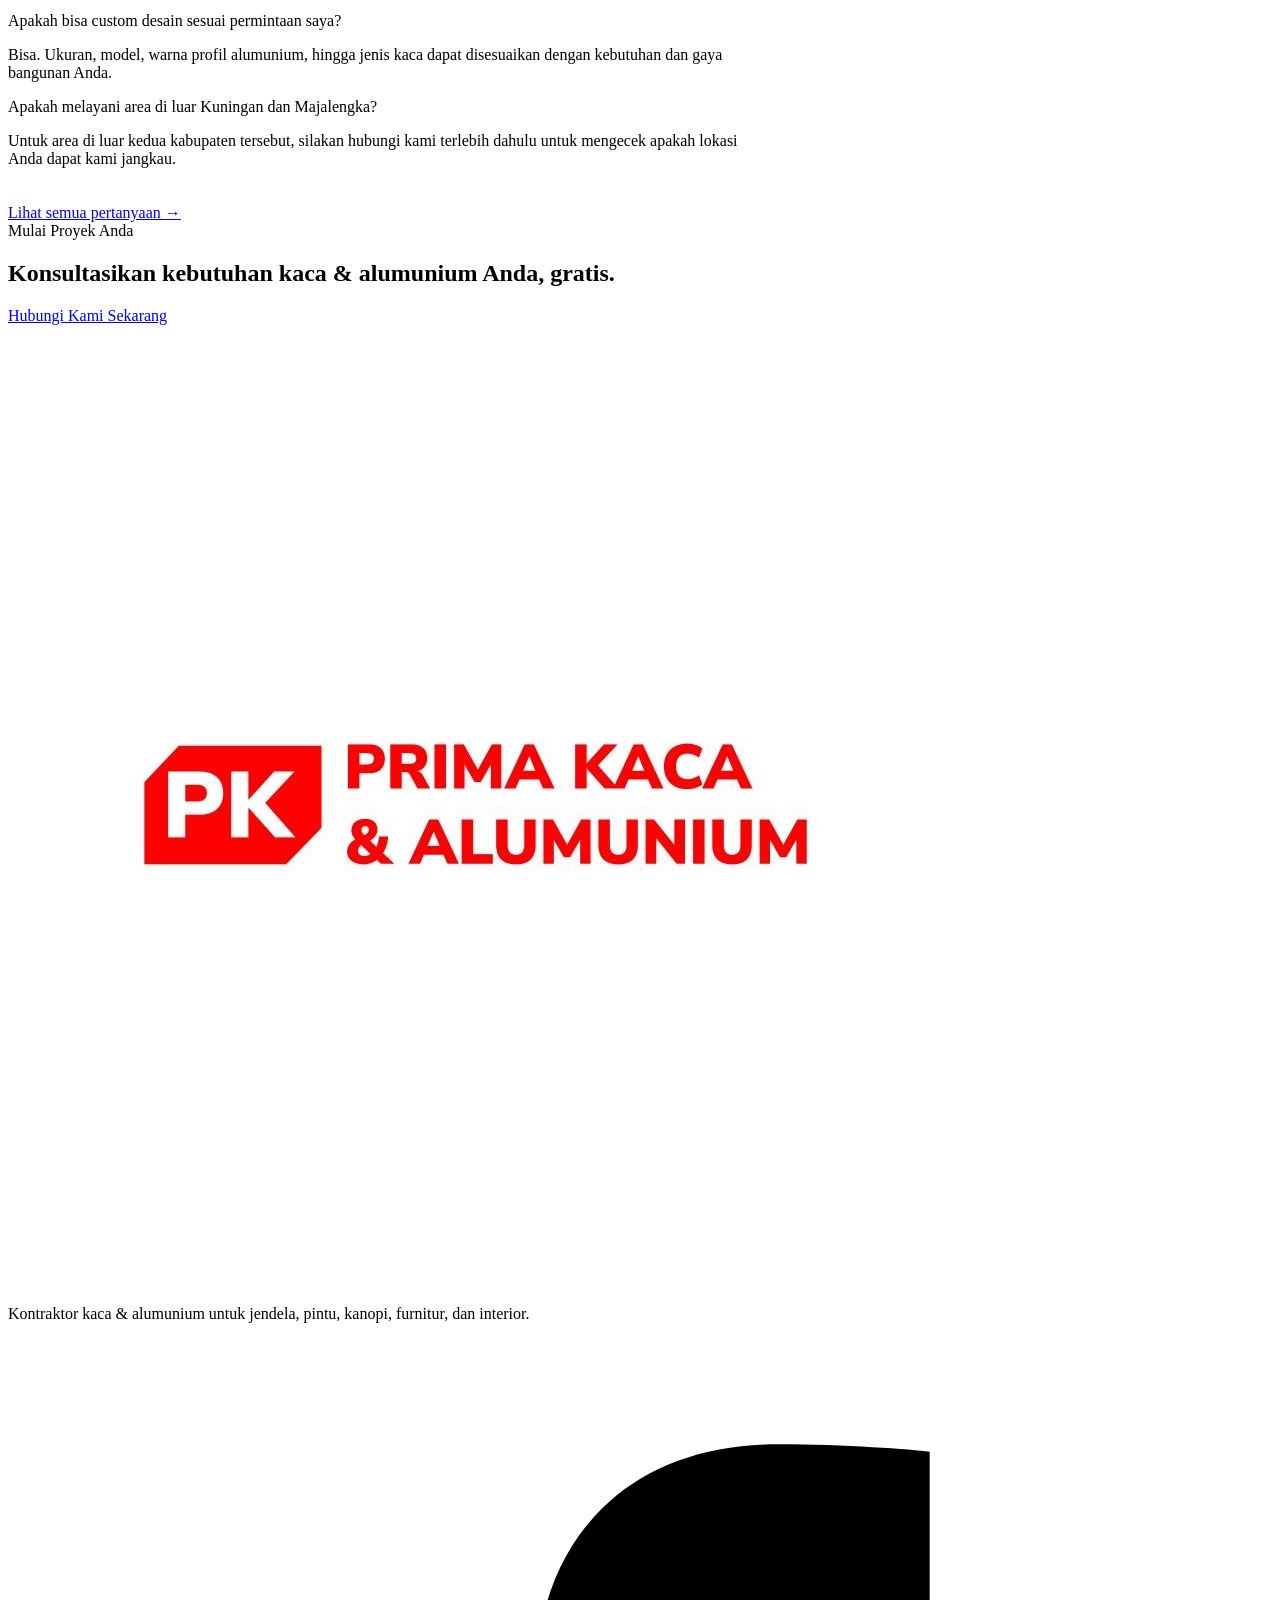
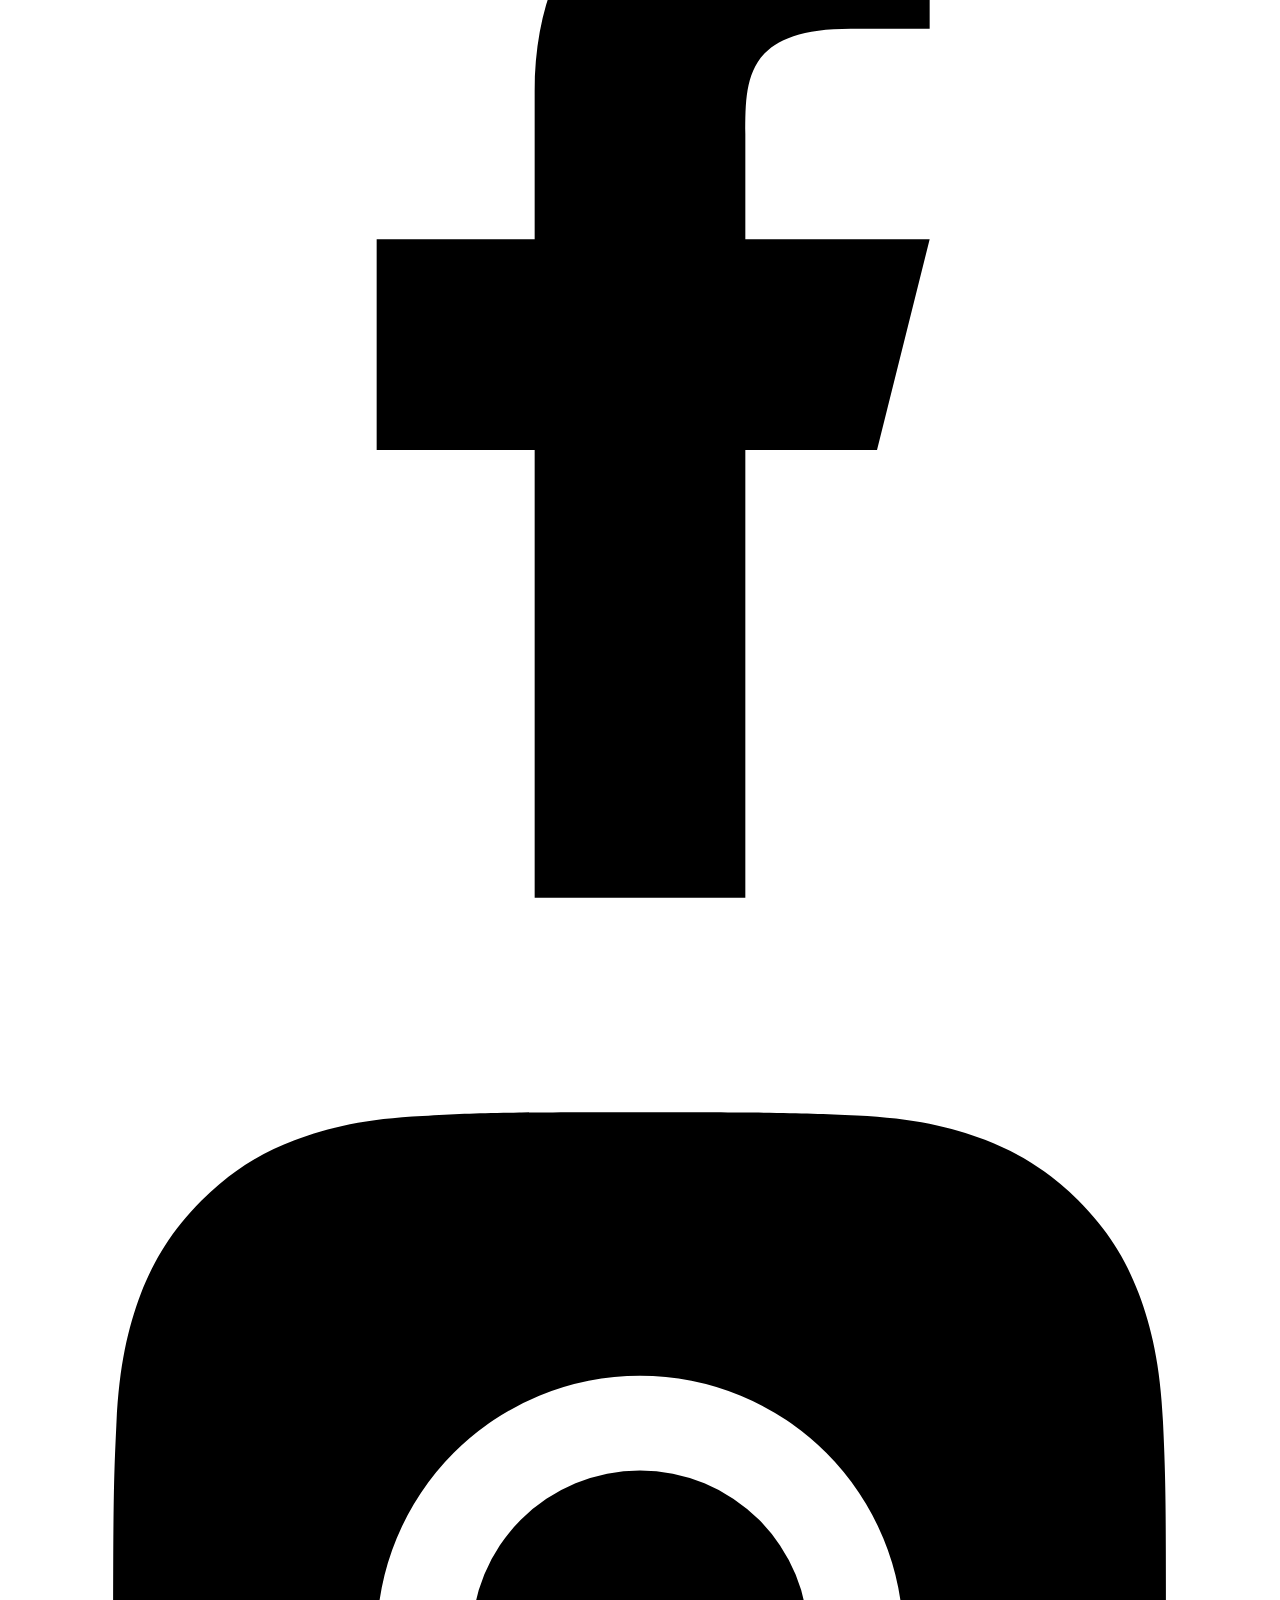
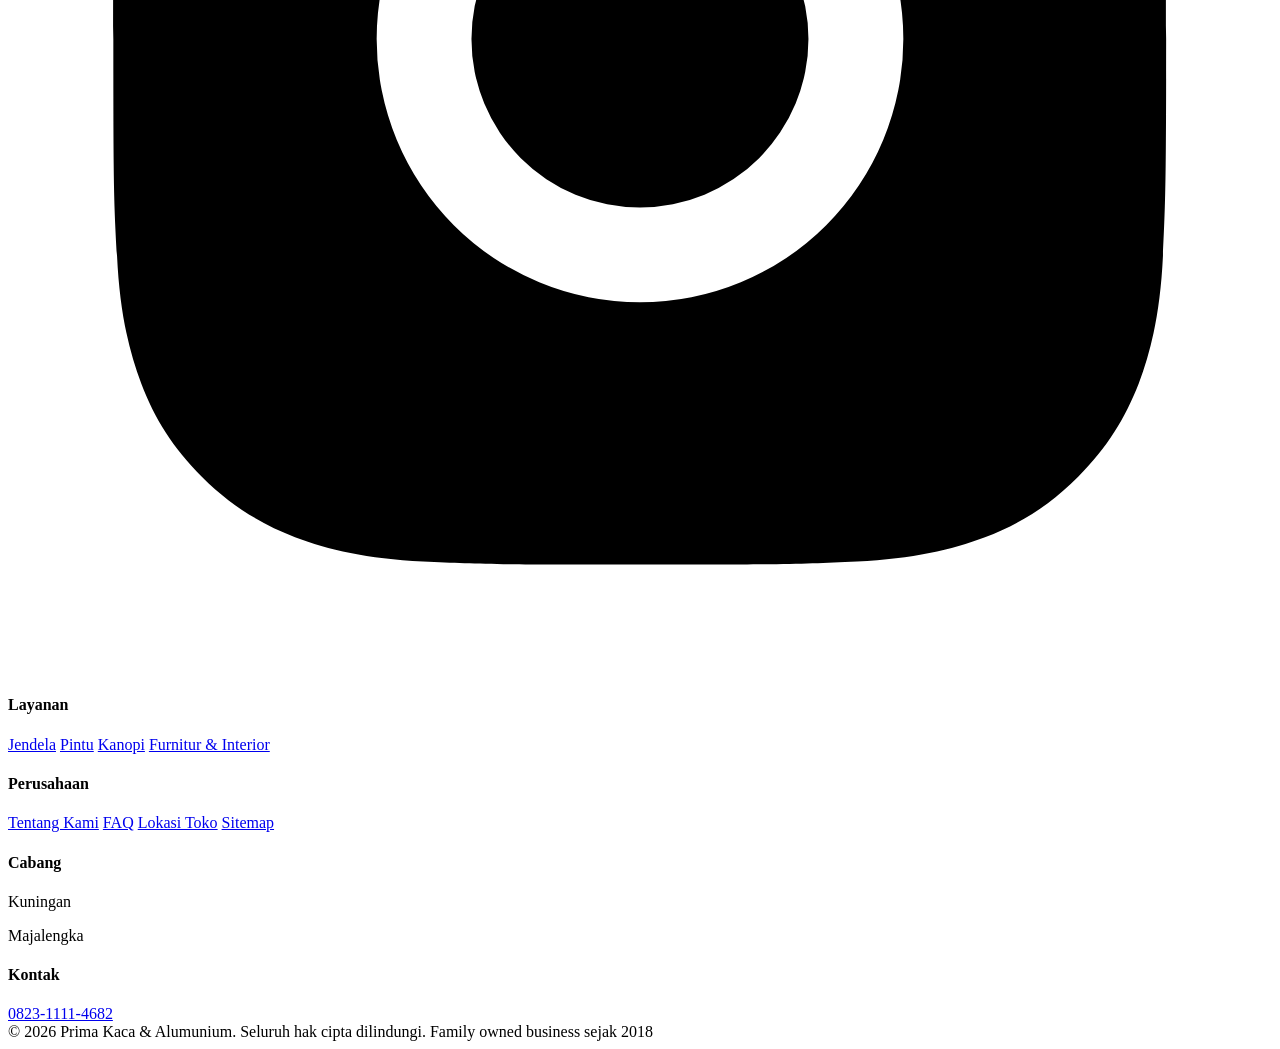
==== commit 6df7af73: "Update index.html" ====
--- a/index.html
+++ b/index.html
@@ -265,8 +265,8 @@
   </section>
 
 <div id="footer-placeholder"></div>
-<script src="js/header.js"></script>
-<script src="js/footer.js"></script>
-<script src="js/script.js"></script>
+<script src="header.js"></script>
+<script src="footer.js"></script>
+<script src="script.js"></script>
 </body>
 </html>
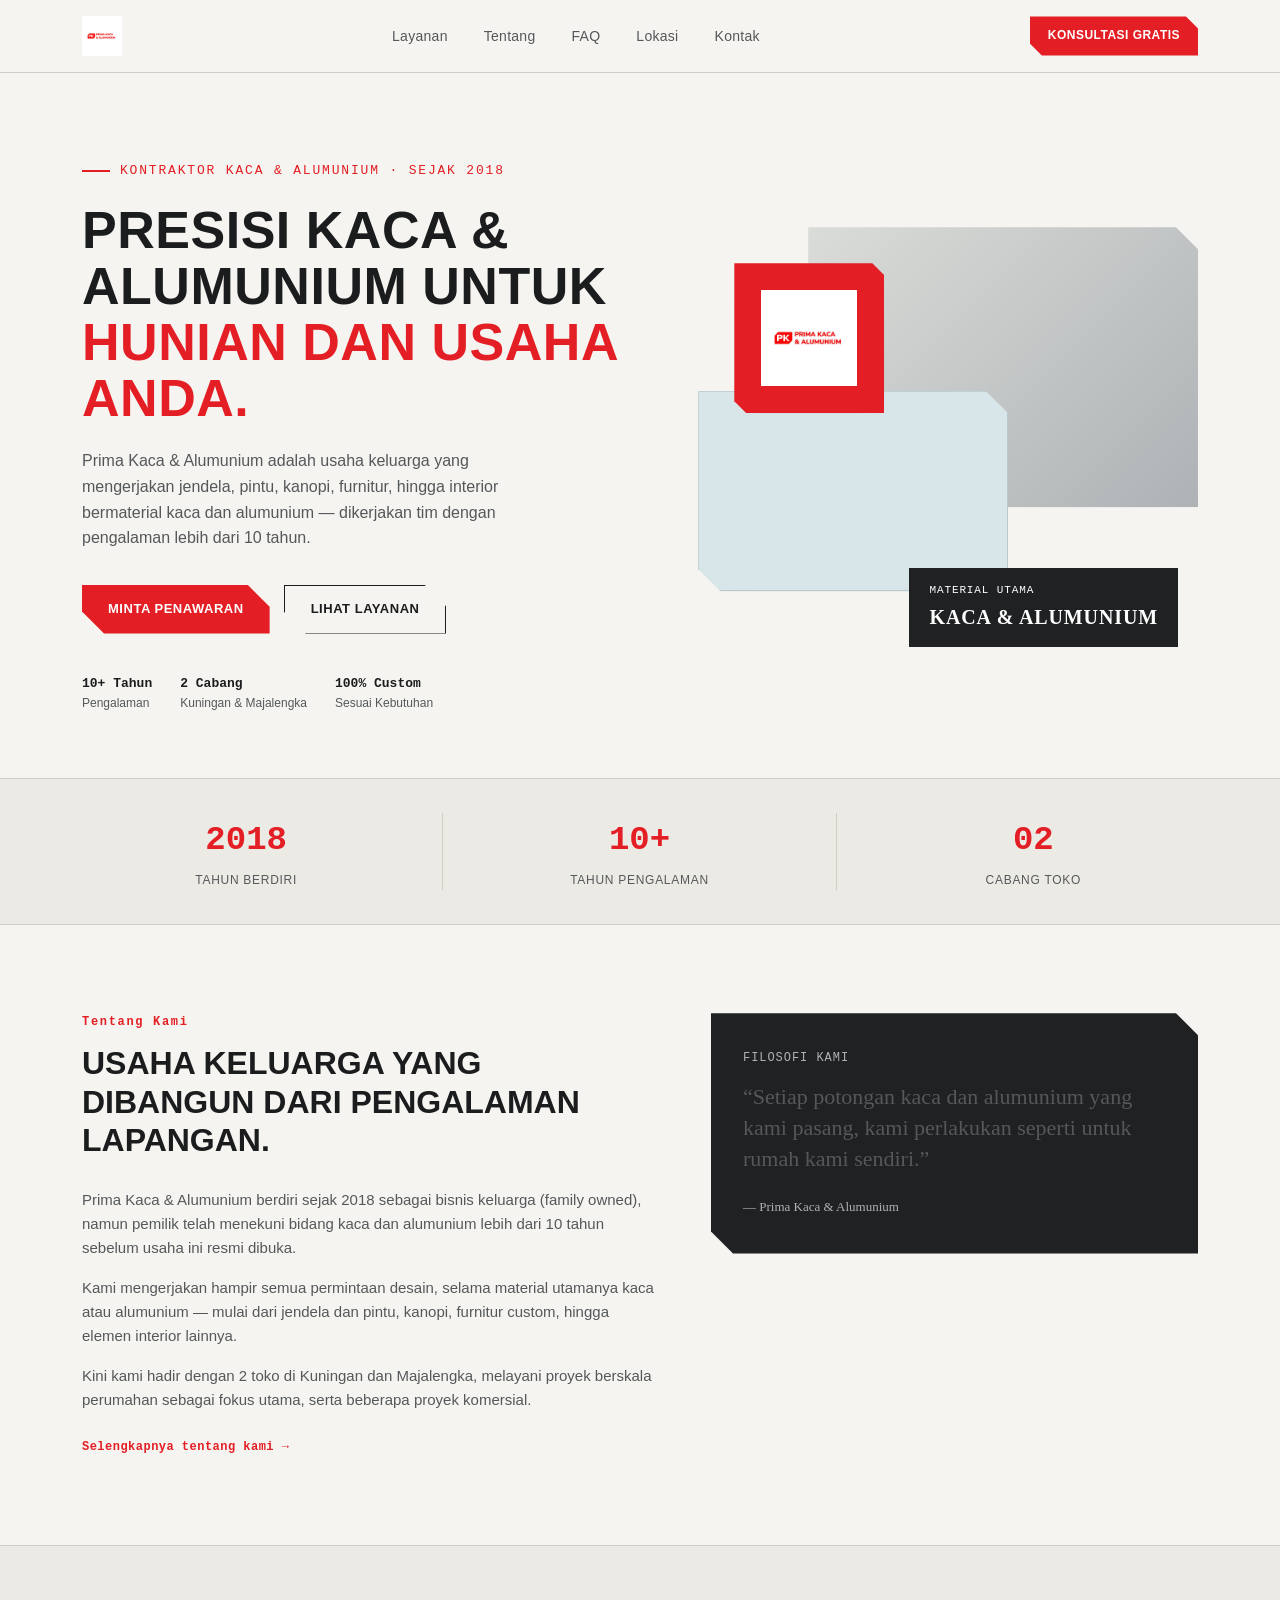
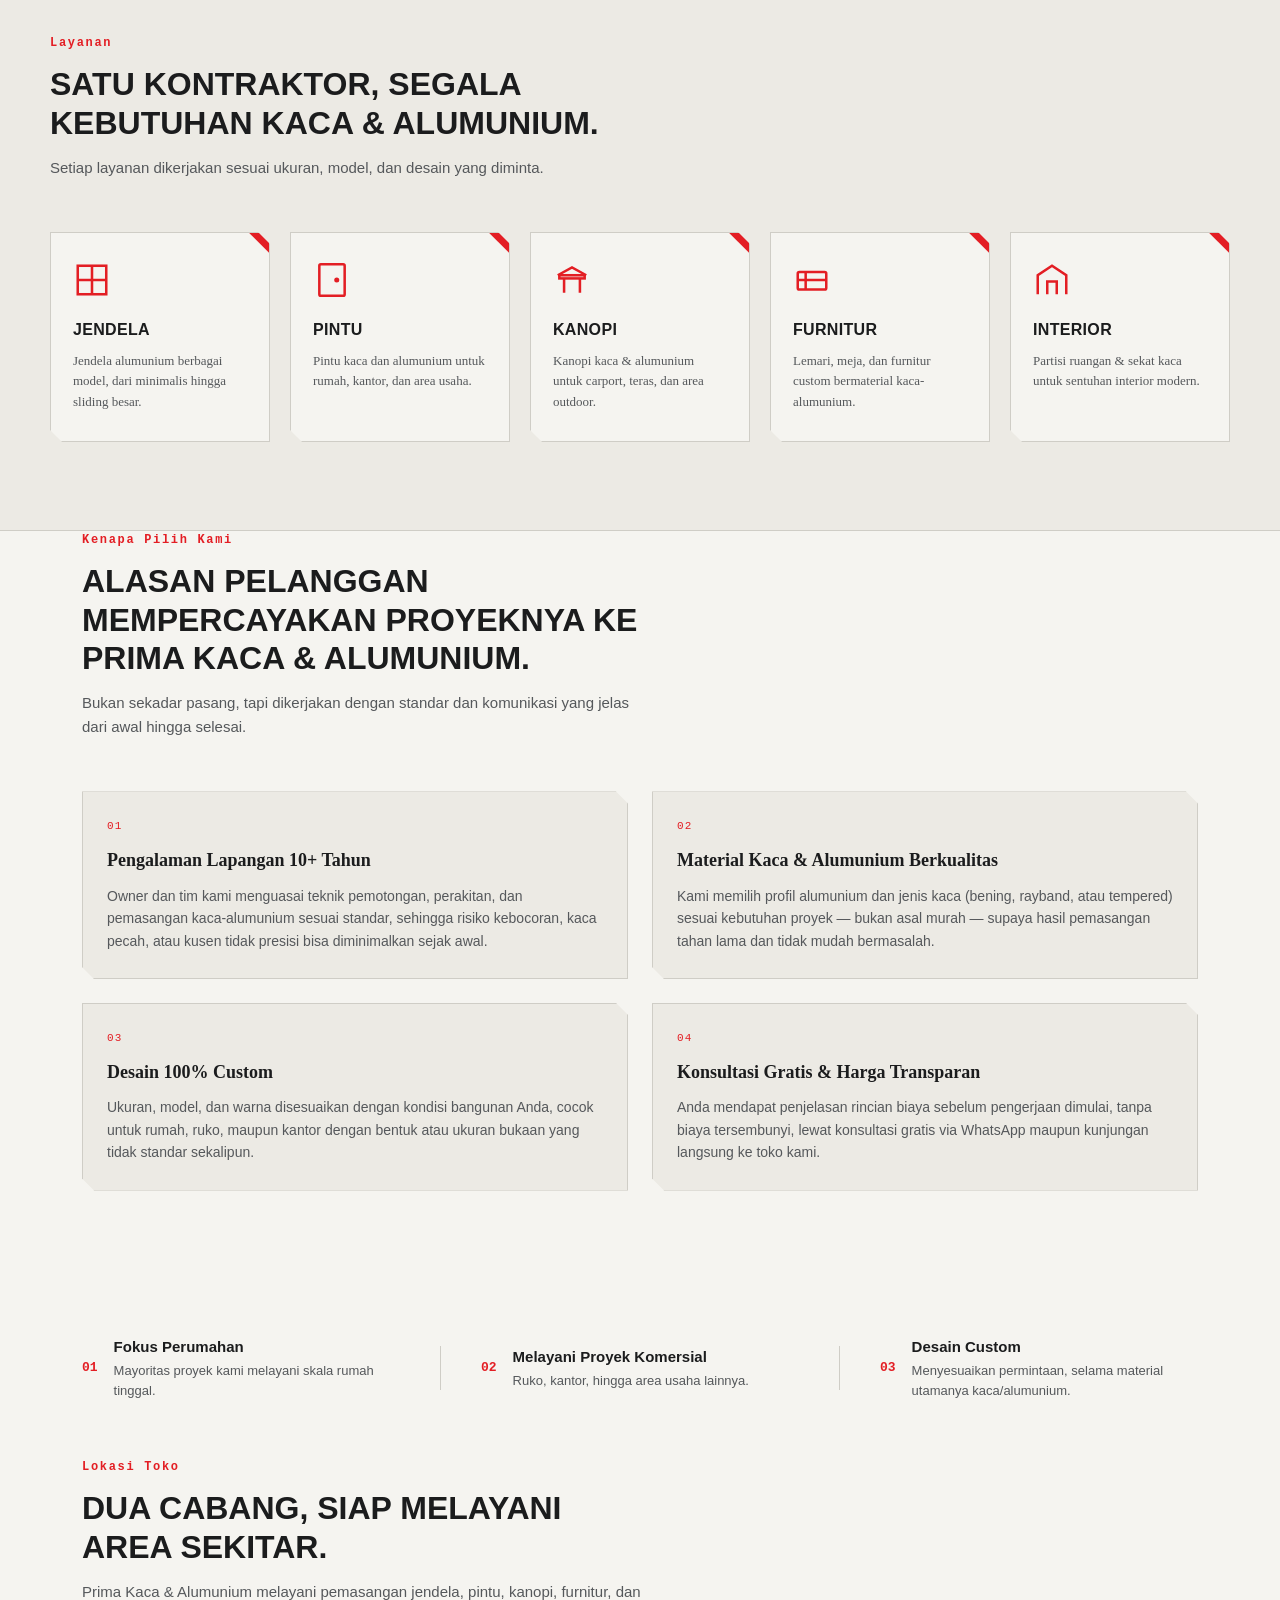
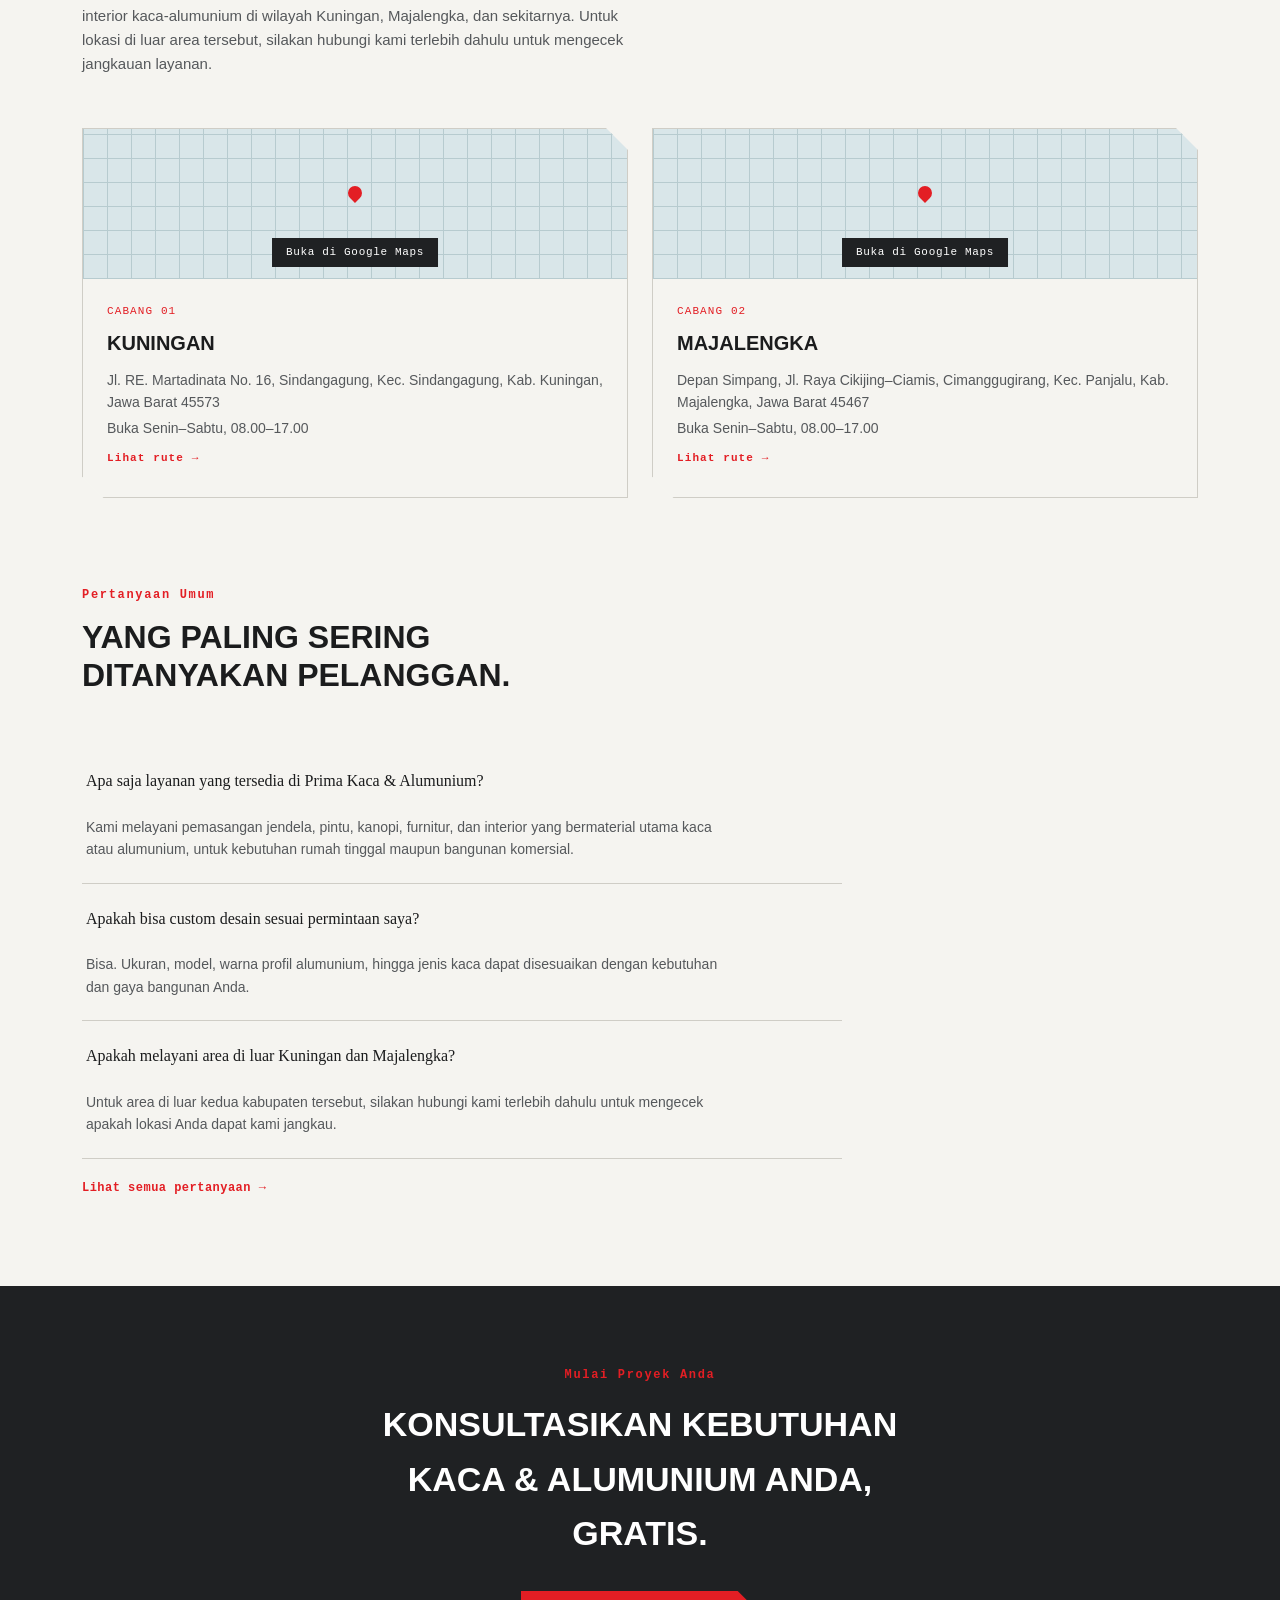
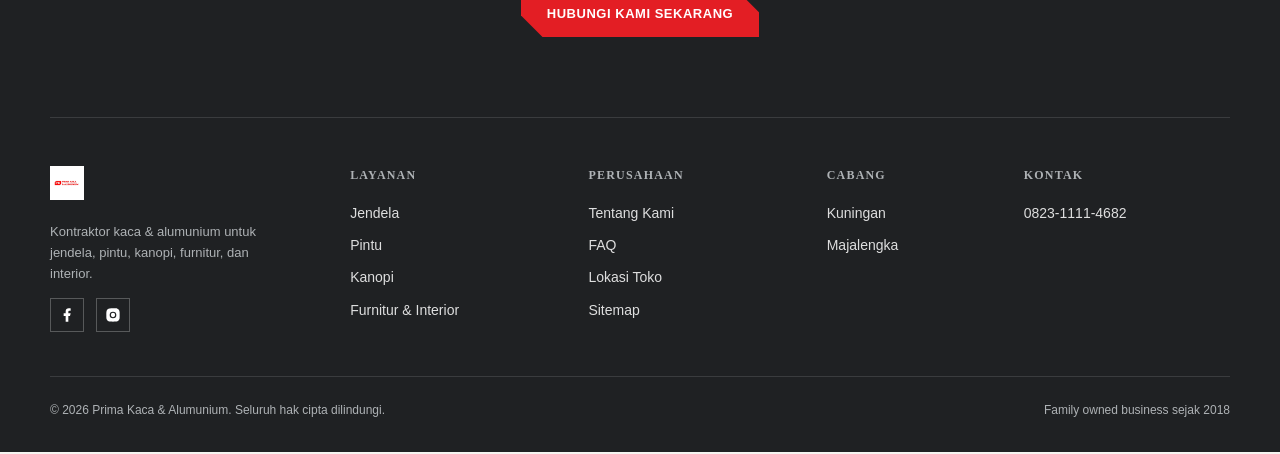
==== commit 7b14c6fc: "Update index.html" ====
--- a/index.html
+++ b/index.html
@@ -22,7 +22,7 @@
       "https://www.facebook.com/p/Prima-Kaca-Alumunium-Kuningan-100066578571090/",
       "https://www.instagram.com/arijuniar_primakaca/"
     ],
-    "foundingDate": "2018"
+    "foundingDate": "2016"
   }
   </script>
 </head>
--- a/styles.css
+++ b/styles.css
@@ -0,0 +1,359 @@
+/* ===================================================================
+   DESIGN TOKENS
+   Semua warna, dikumpulkan jadi variabel supaya mudah diubah sekali
+   saja tanpa perlu cari-cari di seluruh file (misal ganti warna brand).
+=================================================================== */
+:root{
+  --bg:#F5F4F0;            /* warna dasar halaman, abu-abu terang bernuansa alumunium */
+  --bg-panel:#ECEAE4;      /* warna latar untuk section selang-seling (stats, layanan) */
+  --ink:#1B1C1D;           /* warna teks utama */
+  --ink-soft:#55585B;      /* warna teks sekunder / deskripsi */
+  --red:#E31E24;           /* warna merah brand, diambil dari logo */
+  --red-dark:#A8171C;      /* merah lebih gelap untuk hover tombol */
+  --aluminum:#AEB2B5;      /* abu-abu alumunium untuk elemen visual */
+  --aluminum-light:#DADCD8;
+  --glass:#D9E6E9;         /* biru pucat, kesan material kaca */
+  --glass-line:#B7CBCF;
+  --charcoal:#1F2123;      /* warna gelap untuk footer & callout */
+  --line:#CFCDC6;          /* warna garis/border tipis */
+}
+
+/* ===================================================================
+   RESET DASAR
+   Menghilangkan margin/padding default browser agar layout konsisten.
+=================================================================== */
+*{ box-sizing:border-box; margin:0; padding:0; }
+
+html{ scroll-behavior:smooth; } /* efek scroll halus saat klik menu anchor (#layanan, dll) */
+
+body{
+  background:var(--bg);
+  color:var(--ink);
+  font-family:'Work Sans', sans-serif;
+  line-height:1.6;
+  -webkit-font-smoothing:antialiased;
+}
+
+/* Font khusus: Oswald untuk judul (kesan tegas/industrial), IBM Plex Mono untuk angka/label */
+h1, h2, h3, .eyebrow{ font-family:'Oswald', sans-serif; text-transform:uppercase; }
+.mono{ font-family:'IBM Plex Mono', monospace; }
+
+a{ color:inherit; text-decoration:none; }
+
+/* Container standar, membatasi lebar konten maksimal di layar besar */
+.wrap{ max-width:1180px; margin:0 auto; padding:0 32px; }
+
+/* ===================================================================
+   ELEMEN SIGNATURE: SUDUT TERPOTONG (CUT CORNER)
+   Bentuk khas yang meniru sudut terpotong pada logo "PK".
+   Dipakai berulang di tombol, kartu, dan panel supaya identitas brand
+   terasa konsisten di seluruh halaman.
+=================================================================== */
+.cut{ clip-path: polygon(0 0, calc(100% - 22px) 0, 100% 22px, 100% 100%, 22px 100%, 0 calc(100% - 22px)); }
+.cut-sm{ clip-path: polygon(0 0, calc(100% - 12px) 0, 100% 12px, 100% 100%, 12px 100%, 0 calc(100% - 12px)); }
+
+/* ===================================================================
+   NAVBAR
+=================================================================== */
+#site-header{
+  position:sticky; top:0; z-index:50;
+  background:rgba(245,244,240,0.92);
+  backdrop-filter:blur(6px);
+  border-bottom:1px solid var(--line);
+}
+
+#site-header nav{
+  display:flex; align-items:center; justify-content:space-between;
+  gap:16px; padding:16px 32px; max-width:1180px; margin:0 auto;
+}
+
+.nav-logo img{ height:40px; width:auto; display:block; }
+
+.nav-links{ display:flex; gap:36px; font-size:14px; font-weight:500; letter-spacing:.02em; }
+.nav-links a{ color:var(--ink-soft); transition:color .15s; }
+.nav-links a:hover{ color:var(--red); }
+
+/* Tombol hamburger, disembunyikan di desktop dan hanya tampil di mobile (lihat media query) */
+.nav-toggle{
+  display:none; flex-direction:column; justify-content:center; gap:5px;
+  width:32px; height:32px; background:none; border:none; cursor:pointer;
+}
+.nav-toggle span{ display:block; width:100%; height:2px; background:var(--ink); }
+
+/* ===================================================================
+   TOMBOL (dipakai ulang di berbagai section)
+=================================================================== */
+.btn{
+  display:inline-flex; align-items:center; gap:8px;
+  padding:13px 26px; font-size:13px; font-weight:600; letter-spacing:.04em;
+  text-transform:uppercase; font-family:'Oswald', sans-serif;
+  cursor:pointer; border:none; transition:transform .15s, background .15s;
+}
+.btn-sm{ padding:10px 18px; font-size:12px; }
+.btn-primary{ background:var(--red); color:#fff; }
+.btn-primary:hover{ background:var(--red-dark); transform:translateY(-1px); }
+.btn-outline{ background:transparent; border:1.5px solid var(--ink); color:var(--ink); }
+.btn-outline:hover{ background:var(--ink); color:var(--bg); }
+
+/* ===================================================================
+   HERO SECTION
+=================================================================== */
+.hero{ padding:88px 0 64px; }
+.hero-grid{ display:grid; grid-template-columns:1.05fr 0.95fr; gap:64px; align-items:center; }
+
+.eyebrow{
+  font-size:13px; font-weight:500; letter-spacing:.14em; color:var(--red);
+  margin-bottom:20px; display:flex; align-items:center; gap:10px;
+}
+.eyebrow::before{ content:""; width:28px; height:2px; background:var(--red); display:inline-block; }
+
+.hero h1{ font-size:52px; line-height:1.08; font-weight:700; letter-spacing:.01em; margin-bottom:22px; }
+.hero h1 span{ color:var(--red); }
+.hero p.lead{ font-size:16px; color:var(--ink-soft); max-width:460px; margin-bottom:34px; }
+.hero-actions{ display:flex; gap:14px; margin-bottom:40px; }
+
+.hero-trust{ display:flex; gap:28px; font-size:12px; color:var(--ink-soft); font-weight:500; }
+.hero-trust .mono{ color:var(--ink); font-size:13px; font-weight:600; }
+
+/* Komposisi panel kaca/alumunium bertumpuk di sisi kanan hero */
+.hero-visual{ position:relative; height:420px; }
+.panel{ position:absolute; box-shadow:0 18px 40px -18px rgba(0,0,0,0.25); }
+.panel-alu{ width:78%; height:280px; background:linear-gradient(135deg, var(--aluminum-light), var(--aluminum)); top:0; right:0; }
+.panel-glass{ width:62%; height:200px; background:var(--glass); border:1px solid var(--glass-line); left:0; bottom:56px; }
+.panel-red{ width:150px; height:150px; background:var(--red); left:36px; top:36px; display:flex; align-items:center; justify-content:center; }
+.panel-red img{ width:96px; height:96px; object-fit:contain; }
+.panel-tag{ position:absolute; right:20px; bottom:0; background:var(--charcoal); color:#fff; padding:14px 20px; font-size:11px; letter-spacing:.08em; }
+.panel-tag b{ display:block; font-family:'Oswald'; font-size:20px; text-transform:uppercase; margin-top:2px; }
+
+/* ===================================================================
+   STATS BAND (2018 / 10+ Tahun / 2 Cabang)
+=================================================================== */
+.stats-band{ background:var(--bg-panel); border-top:1px solid var(--line); border-bottom:1px solid var(--line); }
+.stats{ display:grid; grid-template-columns:repeat(3,1fr); padding:34px 0; }
+.stat{ text-align:center; border-right:1px solid var(--line); padding:0 20px; }
+.stat:last-child{ border-right:none; }
+.stat-num{ font-size:34px; font-weight:600; color:var(--red); }
+.stat-label{ font-size:12px; color:var(--ink-soft); letter-spacing:.06em; text-transform:uppercase; margin-top:4px; }
+
+/* ===================================================================
+   HEADER SECTION UMUM (dipakai di Tentang, Layanan, Lokasi)
+=================================================================== */
+.section{ padding:88px 0; }
+.sec-head{ max-width:560px; margin-bottom:52px; }
+.sec-eyebrow{ font-size:12px; font-weight:600; letter-spacing:.14em; color:var(--red); margin-bottom:12px; }
+.sec-head h2{ font-size:32px; font-weight:600; line-height:1.2; }
+.sec-head p{ color:var(--ink-soft); margin-top:14px; font-size:15px; }
+
+/* ===================================================================
+   TENTANG KAMI
+=================================================================== */
+.about-grid{ display:grid; grid-template-columns:1fr 0.85fr; gap:56px; align-items:start; }
+.about-grid p{ margin-bottom:16px; color:var(--ink-soft); font-size:15px; }
+
+.about-callout{ background:var(--charcoal); color:#fff; padding:36px 32px; }
+.about-callout .mono{ font-size:12px; color:var(--aluminum); letter-spacing:.08em; margin-bottom:14px; display:block; }
+.about-callout p{ font-family:'Oswald'; font-size:22px; line-height:1.4; text-transform:none; font-weight:500; }
+.about-callout .sign{ margin-top:22px; font-size:13px; color:var(--aluminum); font-family:'Work Sans'; }
+
+/* ===================================================================
+   LAYANAN
+=================================================================== */
+.services{ background:var(--bg-panel); border-top:1px solid var(--line); border-bottom:1px solid var(--line); }
+.service-grid{ display:grid; grid-template-columns:repeat(5,1fr); gap:20px; }
+
+.service-card{
+  background:var(--bg); border:1px solid var(--line); padding:28px 22px;
+  position:relative; overflow:hidden; transition:transform .18s, box-shadow .18s;
+}
+/* Aksen merah kecil di sudut kartu, membesar sedikit saat hover */
+.service-card::after{
+  content:""; position:absolute; top:-14px; right:-14px;
+  width:28px; height:28px; background:var(--red); transform:rotate(45deg);
+  transition:top .18s, right .18s;
+}
+.service-card:hover{ transform:translateY(-4px); box-shadow:0 16px 30px -18px rgba(0,0,0,0.3); }
+.service-card:hover::after{ top:-10px; right:-10px; }
+
+.service-icon{ width:38px; height:38px; margin-bottom:18px; }
+.service-icon svg{ width:100%; height:100%; stroke:var(--red); fill:none; stroke-width:1.6; }
+.service-card h3{ font-size:16px; font-weight:600; letter-spacing:.02em; margin-bottom:8px; }
+.service-card p{ font-size:13px; color:var(--ink-soft); text-transform:none; font-family:'Work Sans'; }
+
+/* ===================================================================
+   SEGMEN PASAR (perumahan / komersial / custom)
+=================================================================== */
+.market-section{ padding-top:56px; padding-bottom:56px; }
+.market{ display:flex; align-items:center; justify-content:space-between; gap:40px; }
+.market-item{ display:flex; align-items:center; gap:16px; flex:1; }
+.market-num{ font-size:13px; color:var(--red); font-weight:600; }
+.market-text h4{ font-size:15px; font-weight:600; margin-bottom:2px; }
+.market-text p{ font-size:13px; color:var(--ink-soft); }
+.market-div{ width:1px; height:44px; background:var(--line); }
+
+/* ===================================================================
+   LOKASI TOKO
+=================================================================== */
+.loc-section{ padding-top:0; }
+.loc-grid{ display:grid; grid-template-columns:1fr 1fr; gap:24px; }
+
+/* .loc-card sekarang elemen <a> (link ke Google Maps), jadi perlu
+   reset tampilan default link + efek hover supaya terasa interaktif */
+.loc-card{
+  display:block; border:1px solid var(--line); background:var(--bg);
+  transition:box-shadow .18s, transform .18s;
+}
+.loc-card:hover{ box-shadow:0 16px 30px -18px rgba(0,0,0,0.3); transform:translateY(-3px); }
+
+/* Placeholder peta bergaya blueprint (garis grid) + pin lokasi */
+.loc-map{
+  height:150px; position:relative;
+  background:
+    repeating-linear-gradient(0deg, var(--glass-line) 0 1px, transparent 1px 24px),
+    repeating-linear-gradient(90deg, var(--glass-line) 0 1px, transparent 1px 24px),
+    var(--glass);
+}
+.loc-map::after{
+  content:""; position:absolute; width:14px; height:14px; background:var(--red);
+  border-radius:50% 50% 50% 0; transform:rotate(-45deg);
+  top:50%; left:50%; margin:-18px 0 0 -7px;
+}
+/* Label kecil "Buka di Google Maps" yang muncul di tengah area peta */
+.loc-map-label{
+  position:absolute; bottom:12px; left:50%; transform:translateX(-50%);
+  background:var(--charcoal); color:#fff; font-size:11px;
+  padding:6px 14px; letter-spacing:.06em; white-space:nowrap;
+}
+.loc-body{ padding:24px; }
+.loc-body .mono{ font-size:11px; color:var(--red); letter-spacing:.1em; margin-bottom:6px; display:block; }
+.loc-body h3{ font-size:20px; font-weight:600; margin-bottom:10px; }
+.loc-body p{ font-size:14px; color:var(--ink-soft); margin-bottom:4px; }
+/* Teks "Lihat rute" di bagian bawah kartu, dipertegas warna merah brand */
+.loc-link{ display:inline-block; margin-top:10px; font-size:12px; color:var(--red); font-weight:600; letter-spacing:.04em; }
+
+/* ===================================================================
+   CTA + FOOTER
+=================================================================== */
+footer{ background:var(--charcoal); color:#fff; }
+
+.cta-block{ padding:80px 0; text-align:center; border-bottom:1px solid rgba(255,255,255,0.12); }
+.cta-block h2{ font-size:34px; font-weight:600; max-width:600px; margin:0 auto 30px; color:#fff; }
+
+.footer-bottom{ padding:48px 0 32px; }
+.footer-grid{ display:grid; grid-template-columns:1.3fr 1fr 1fr 0.8fr 1fr; gap:32px; margin-bottom:44px; }
+.footer-logo{ height:34px; margin-bottom:14px; } /* logo dibuat putih agar kontras di footer gelap */
+.footer-grid p{ font-size:13px; color:var(--aluminum); max-width:220px; }
+.footer-col h4{ font-family:'Oswald'; font-size:12px; letter-spacing:.1em; text-transform:uppercase; color:var(--aluminum); margin-bottom:16px; }
+.footer-col a, .footer-col p{ display:block; font-size:14px; color:#fff; margin-bottom:10px; opacity:.85; }
+.footer-legal{ border-top:1px solid rgba(255,255,255,0.12); padding-top:24px; display:flex; justify-content:space-between; font-size:12px; color:var(--aluminum); }
+
+/* ===================================================================
+   RESPONSIVE / MOBILE (di bawah 900px)
+=================================================================== */
+/* ===================================================================
+   PAGE HERO
+   Header kecil dipakai di halaman selain beranda (FAQ, Tentang, Layanan).
+=================================================================== */
+.page-hero{ padding:64px 0 48px; border-bottom:1px solid var(--line); }
+.page-hero .sec-eyebrow{ margin-bottom:14px; }
+.page-hero h1{ font-size:38px; font-weight:600; line-height:1.15; max-width:680px; }
+.page-hero p{ color:var(--ink-soft); margin-top:16px; max-width:600px; font-size:15px; }
+.breadcrumb{ font-size:12px; color:var(--ink-soft); margin-bottom:18px; letter-spacing:.04em; }
+.breadcrumb a{ color:var(--red); }
+.breadcrumb span{ margin:0 6px; }
+
+/* ===================================================================
+   FAQ ACCORDION
+=================================================================== */
+.faq-list{ max-width:760px; }
+.faq-item{ border-bottom:1px solid var(--line); }
+.faq-question{
+  width:100%; display:flex; align-items:center; justify-content:space-between; gap:16px;
+  background:none; border:none; text-align:left; cursor:pointer;
+  padding:22px 4px; font-size:16px; font-weight:500; color:var(--ink); font-family:'Work Sans';
+}
+.faq-question .faq-plus{
+  font-family:'Oswald'; font-size:20px; color:var(--red); flex-shrink:0;
+  transition:transform .2s;
+}
+/* Saat item terbuka (class is-open ditambahkan lewat script.js), tanda + berputar jadi x */
+.faq-item.is-open .faq-plus{ transform:rotate(45deg); }
+.faq-answer{
+  max-height:0; overflow:hidden; transition:max-height .25s ease;
+}
+.faq-answer p{ color:var(--ink-soft); font-size:14px; padding:0 4px 22px; max-width:640px; }
+.faq-item.is-open .faq-answer{ max-height:400px; }
+
+/* ===================================================================
+   DETAIL LAYANAN (struktur 5W1H)
+=================================================================== */
+.service-hero{ display:grid; grid-template-columns:1fr 0.7fr; gap:48px; align-items:center; }
+.service-hero-badge{
+  width:120px; height:120px; background:var(--red); display:flex; align-items:center; justify-content:center;
+}
+.service-hero-badge svg{ width:56px; height:56px; stroke:#fff; fill:none; stroke-width:1.4; }
+
+.w1h-grid{ display:grid; grid-template-columns:repeat(2,1fr); gap:24px; margin-top:8px; }
+.w1h-card{ background:var(--bg-panel); border:1px solid var(--line); padding:26px 24px; }
+.w1h-card .w1h-label{ font-size:11px; color:var(--red); letter-spacing:.1em; margin-bottom:10px; display:block; }
+.w1h-card h3{ font-size:18px; font-weight:600; text-transform:none; font-family:'Work Sans'; margin-bottom:10px; }
+.w1h-card p{ font-size:14px; color:var(--ink-soft); }
+
+.service-nav{ display:flex; flex-wrap:wrap; gap:10px; margin-top:12px; }
+.service-nav a{
+  font-size:12px; font-weight:600; letter-spacing:.03em; padding:9px 16px;
+  border:1px solid var(--line); color:var(--ink-soft); font-family:'Oswald'; text-transform:uppercase;
+}
+.service-nav a.is-active{ background:var(--ink); color:#fff; border-color:var(--ink); }
+.service-nav a:hover{ border-color:var(--red); color:var(--red); }
+
+/* ===================================================================
+   HALAMAN TENTANG BISNIS
+=================================================================== */
+.tentang-grid{ display:grid; grid-template-columns:0.8fr 1.2fr; gap:56px; align-items:start; }
+.tentang-grid p{ margin-bottom:16px; color:var(--ink-soft); font-size:15px; }
+
+/* Bingkai foto owner, siap diganti pengguna dengan foto asli */
+.photo-frame{ border:1px solid var(--line); overflow:hidden; }
+.photo-frame img{ width:100%; height:auto; display:block; }
+.photo-caption{ padding:16px 4px 0; }
+.photo-caption b{ display:block; font-size:15px; font-weight:600; }
+.photo-caption span{ font-size:13px; color:var(--ink-soft); }
+
+/* ===================================================================
+   IKON SOSIAL MEDIA (Facebook & Instagram di footer)
+=================================================================== */
+.social-links{ display:flex; gap:12px; margin-top:14px; }
+.social-links a{
+  width:34px; height:34px; display:flex; align-items:center; justify-content:center;
+  border:1px solid rgba(255,255,255,0.25); transition:background .15s, border-color .15s;
+}
+.social-links a:hover{ background:var(--red); border-color:var(--red); }
+.social-links svg{ width:16px; height:16px; fill:#fff; }
+
+/* Footer contact list: gaya untuk link telepon & email agar tetap konsisten dengan teks biasa */
+.footer-col a.footer-contact-link{ margin-bottom:10px; }
+
+@media (max-width:900px){
+  .service-hero{ grid-template-columns:1fr; }
+  .w1h-grid{ grid-template-columns:1fr; }
+  .tentang-grid{ grid-template-columns:1fr; }
+
+  .nav-links{
+    /* Menu berubah jadi dropdown vertikal, disembunyikan sampai tombol hamburger diklik */
+    display:none; position:absolute; top:100%; left:0; right:0;
+    flex-direction:column; gap:0; background:var(--bg); border-bottom:1px solid var(--line);
+  }
+  .nav-links.is-open{ display:flex; } /* class ini ditambahkan lewat script.js */
+  .nav-links a{ padding:14px 32px; border-top:1px solid var(--line); }
+  .nav-toggle{ display:flex; }
+
+  .hero-grid, .about-grid, .loc-grid{ grid-template-columns:1fr; }
+  .hero h1{ font-size:38px; }
+  .hero-visual{ height:320px; }
+  .service-grid{ grid-template-columns:repeat(2,1fr); }
+  .stats{ grid-template-columns:1fr; }
+  .stat{ border-right:none; border-bottom:1px solid var(--line); padding:16px 0; }
+  .market{ flex-direction:column; align-items:flex-start; }
+  .market-div{ display:none; }
+  .footer-grid{ grid-template-columns:1fr 1fr; }
+}
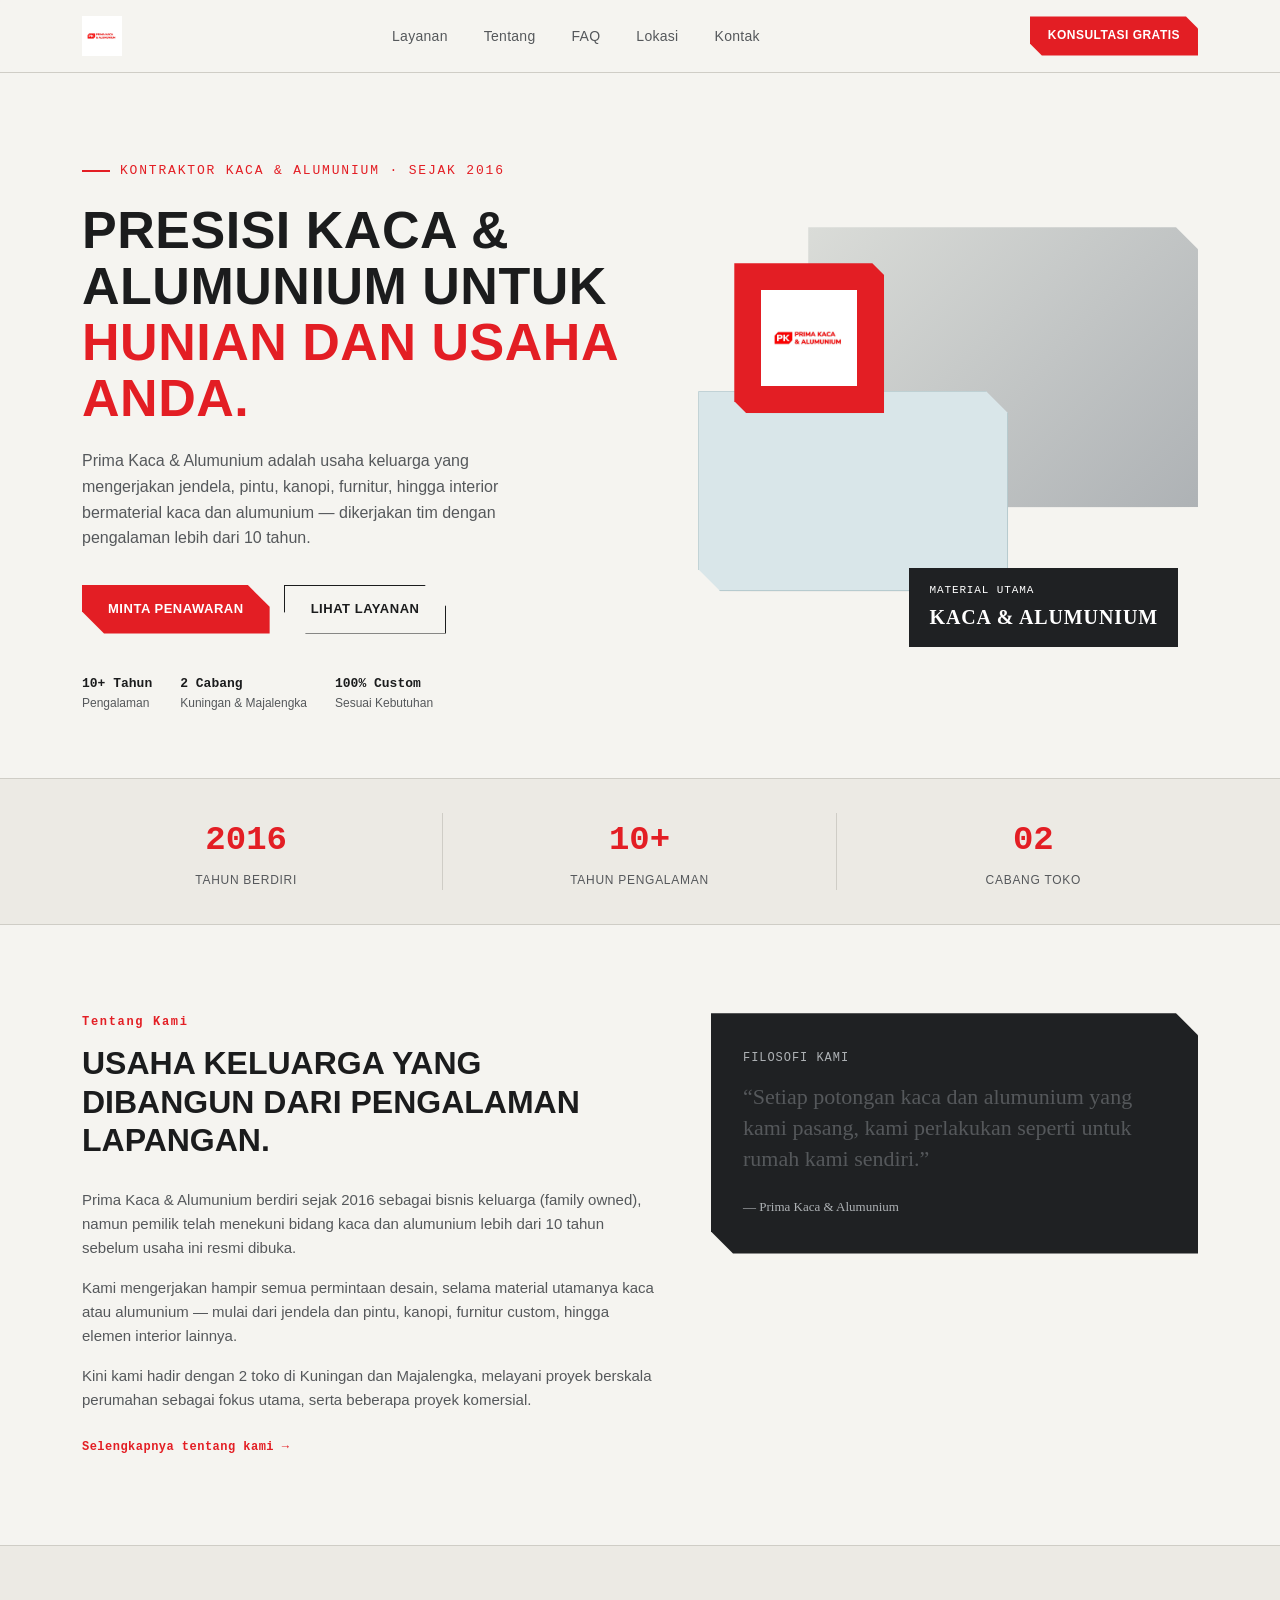
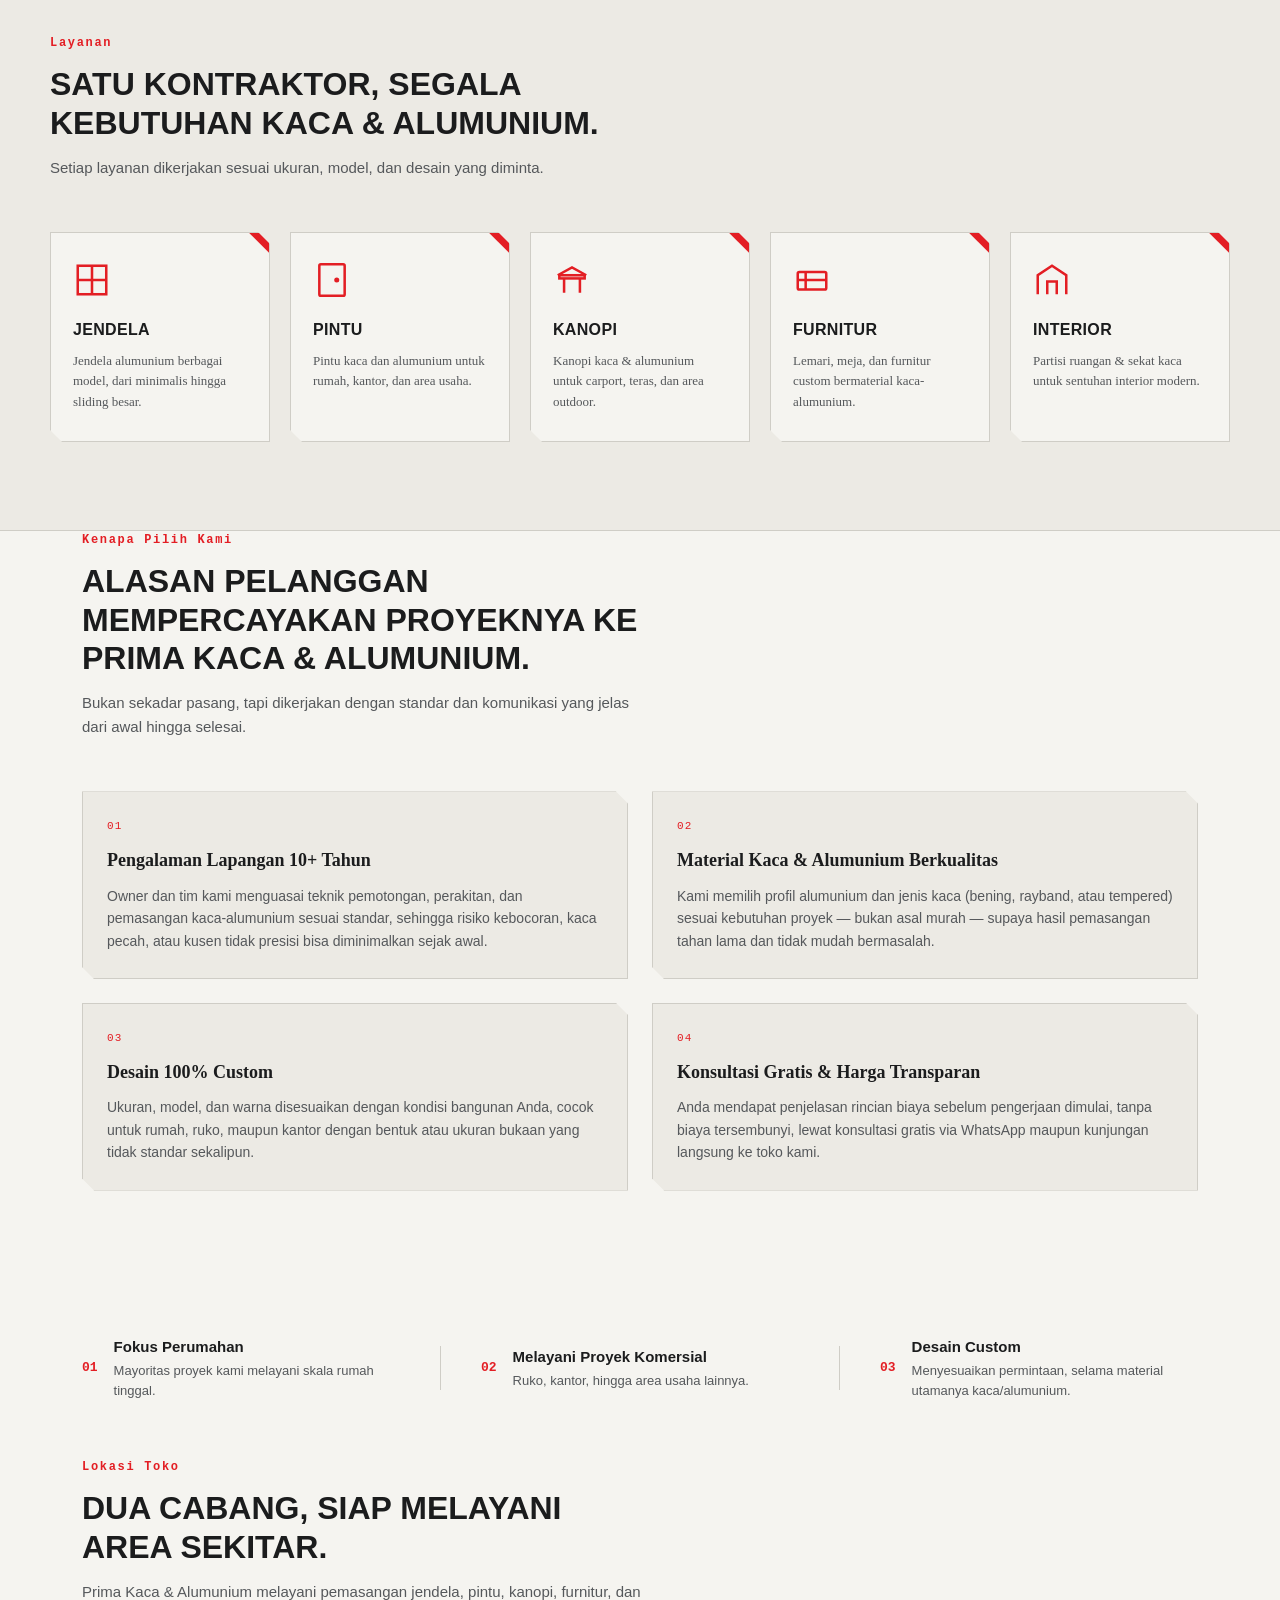
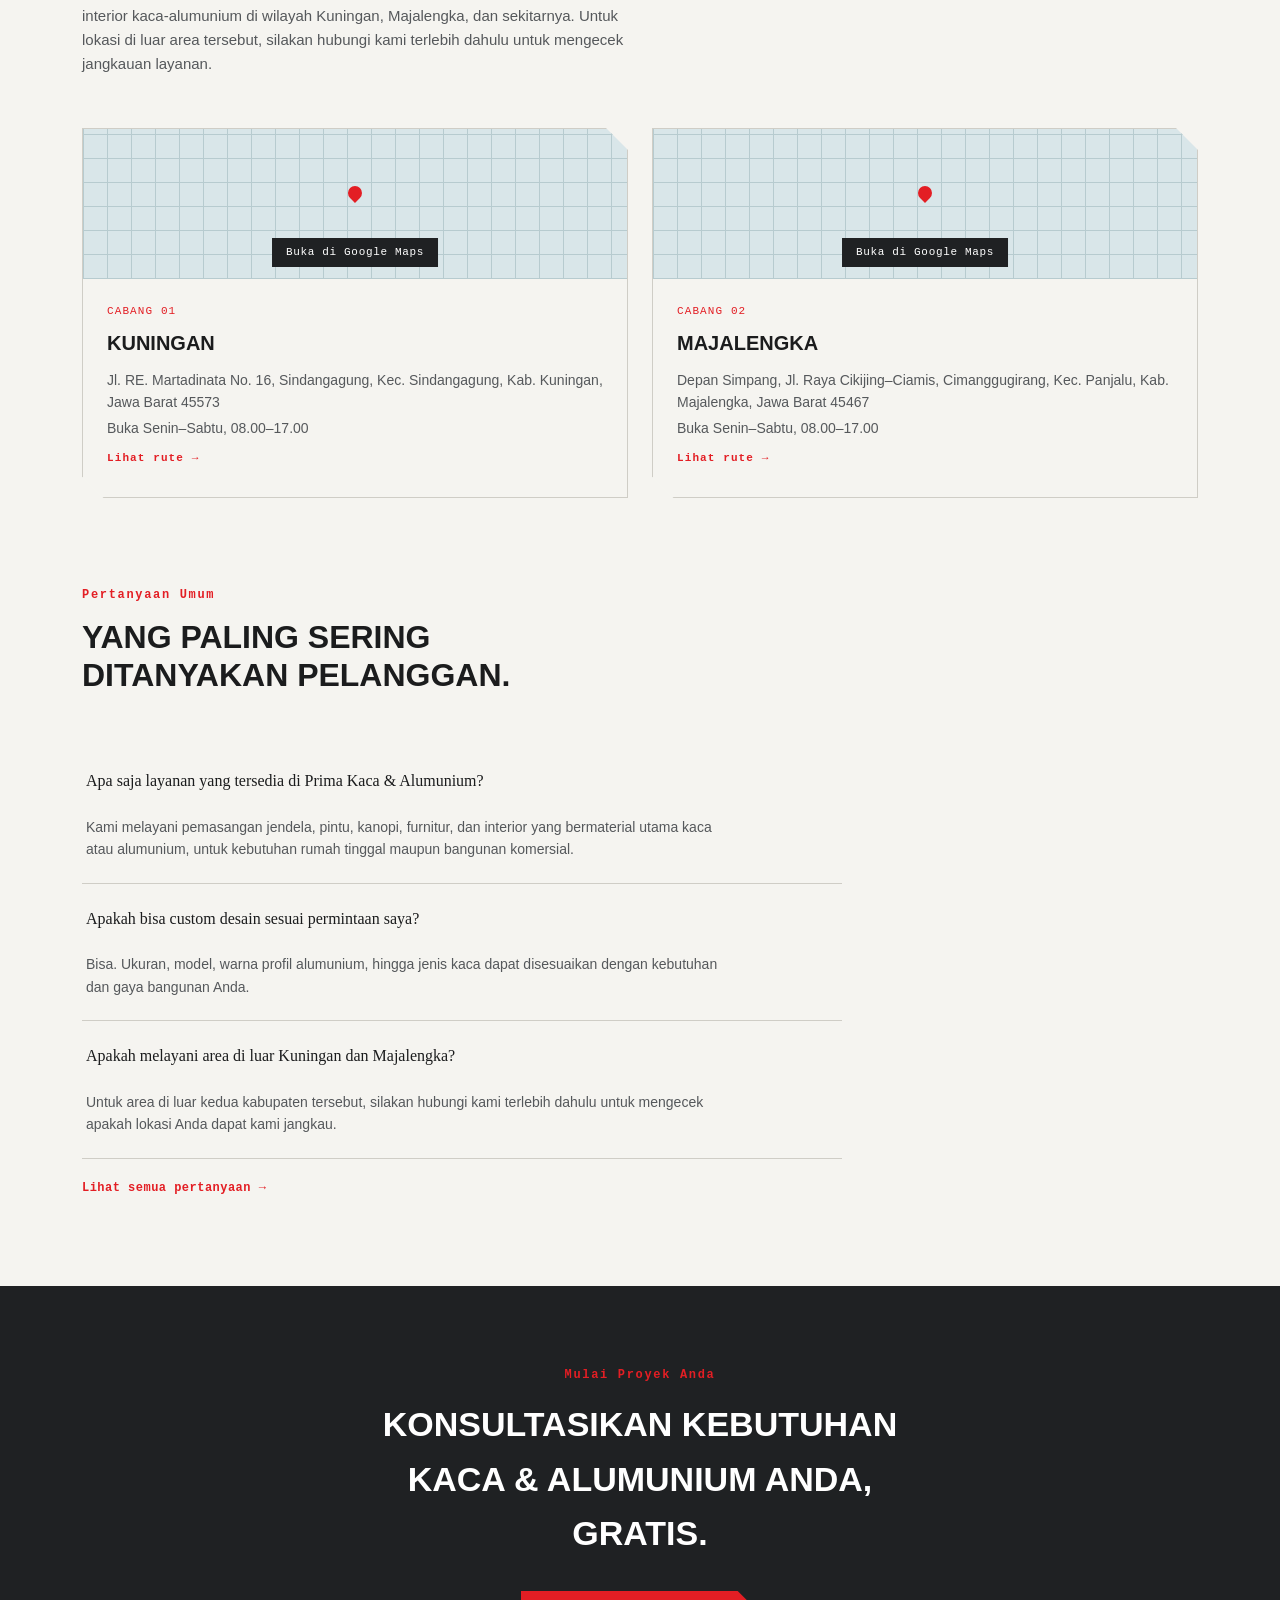
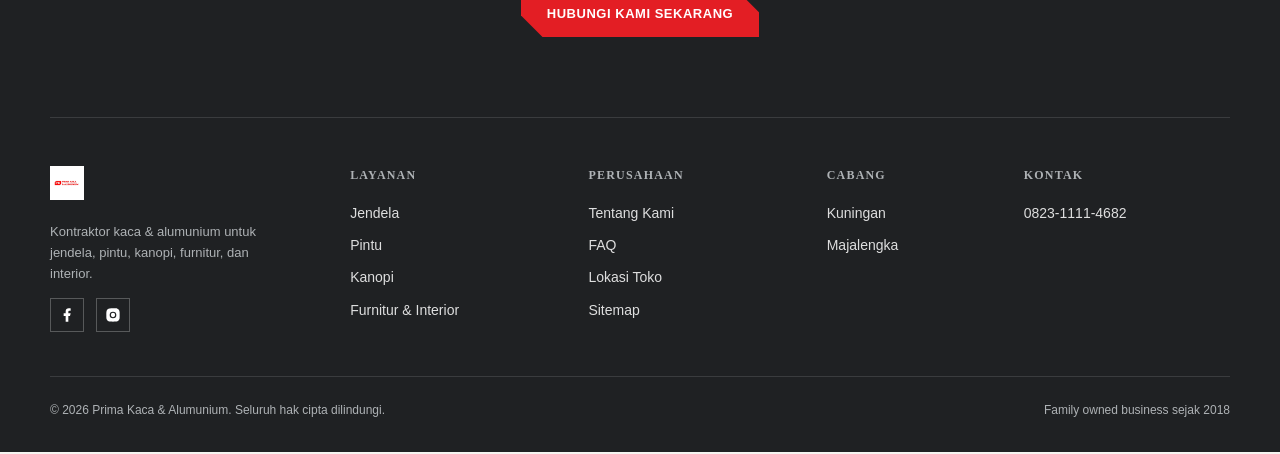
==== commit daf5598b: "Update index.html" ====
--- a/index.html
+++ b/index.html
@@ -4,7 +4,7 @@
   <meta charset="UTF-8">
   <meta name="viewport" content="width=device-width, initial-scale=1.0">
   <title>Prima Kaca & Alumunium — Kontraktor Kaca & Alumunium Terpercaya</title>
-  <meta name="description" content="Prima Kaca & Alumunium: kontraktor kaca & alumunium sejak 2018 di Kuningan & Majalengka. Jasa jendela, pintu, kanopi, furnitur & interior custom.">
+  <meta name="description" content="Prima Kaca & Alumunium: kontraktor kaca & alumunium sejak 2016 di Kuningan & Majalengka. Jasa jendela, pintu, kanopi, furnitur & interior custom.">
   <link rel="canonical" href="index.html">
   <link rel="preconnect" href="https://fonts.googleapis.com">
   <link href="https://fonts.googleapis.com/css2?family=Oswald:wght@500;600;700&family=Work+Sans:wght@400;500;600&family=IBM+Plex+Mono:wght@500;600&display=swap" rel="stylesheet">
@@ -33,7 +33,7 @@
   <section class="hero">
     <div class="wrap hero-grid">
       <div>
-        <div class="eyebrow mono">Kontraktor Kaca &amp; Alumunium · Sejak 2018</div>
+        <div class="eyebrow mono">Kontraktor Kaca &amp; Alumunium · Sejak 2016</div>
         <h1>Presisi kaca &amp; alumunium untuk <span>hunian dan usaha Anda.</span></h1>
         <p class="lead">Prima Kaca &amp; Alumunium adalah usaha keluarga yang mengerjakan jendela, pintu, kanopi, furnitur, hingga interior bermaterial kaca dan alumunium — dikerjakan tim dengan pengalaman lebih dari 10 tahun.</p>
         <div class="hero-actions">
@@ -62,7 +62,7 @@
   <!-- ============ STATS BAND ============ -->
   <div class="stats-band">
     <div class="wrap stats">
-      <div class="stat"><div class="stat-num mono">2018</div><div class="stat-label">Tahun Berdiri</div></div>
+      <div class="stat"><div class="stat-num mono">2016</div><div class="stat-label">Tahun Berdiri</div></div>
       <div class="stat"><div class="stat-num mono">10+</div><div class="stat-label">Tahun Pengalaman</div></div>
       <div class="stat"><div class="stat-num mono">02</div><div class="stat-label">Cabang Toko</div></div>
     </div>
@@ -76,7 +76,7 @@
           <div class="sec-eyebrow mono">Tentang Kami</div>
           <h2>Usaha keluarga yang dibangun dari pengalaman lapangan.</h2>
         </div>
-        <p>Prima Kaca &amp; Alumunium berdiri sejak 2018 sebagai bisnis keluarga (family owned), namun pemilik telah menekuni bidang kaca dan alumunium lebih dari 10 tahun sebelum usaha ini resmi dibuka.</p>
+        <p>Prima Kaca &amp; Alumunium berdiri sejak 2016 sebagai bisnis keluarga (family owned), namun pemilik telah menekuni bidang kaca dan alumunium lebih dari 10 tahun sebelum usaha ini resmi dibuka.</p>
         <p>Kami mengerjakan hampir semua permintaan desain, selama material utamanya kaca atau alumunium — mulai dari jendela dan pintu, kanopi, furnitur custom, hingga elemen interior lainnya.</p>
         <p>Kini kami hadir dengan 2 toko di Kuningan dan Majalengka, melayani proyek berskala perumahan sebagai fokus utama, serta beberapa proyek komersial.</p>
         <a href="tentang.html" class="loc-link mono">Selengkapnya tentang kami &rarr;</a>
